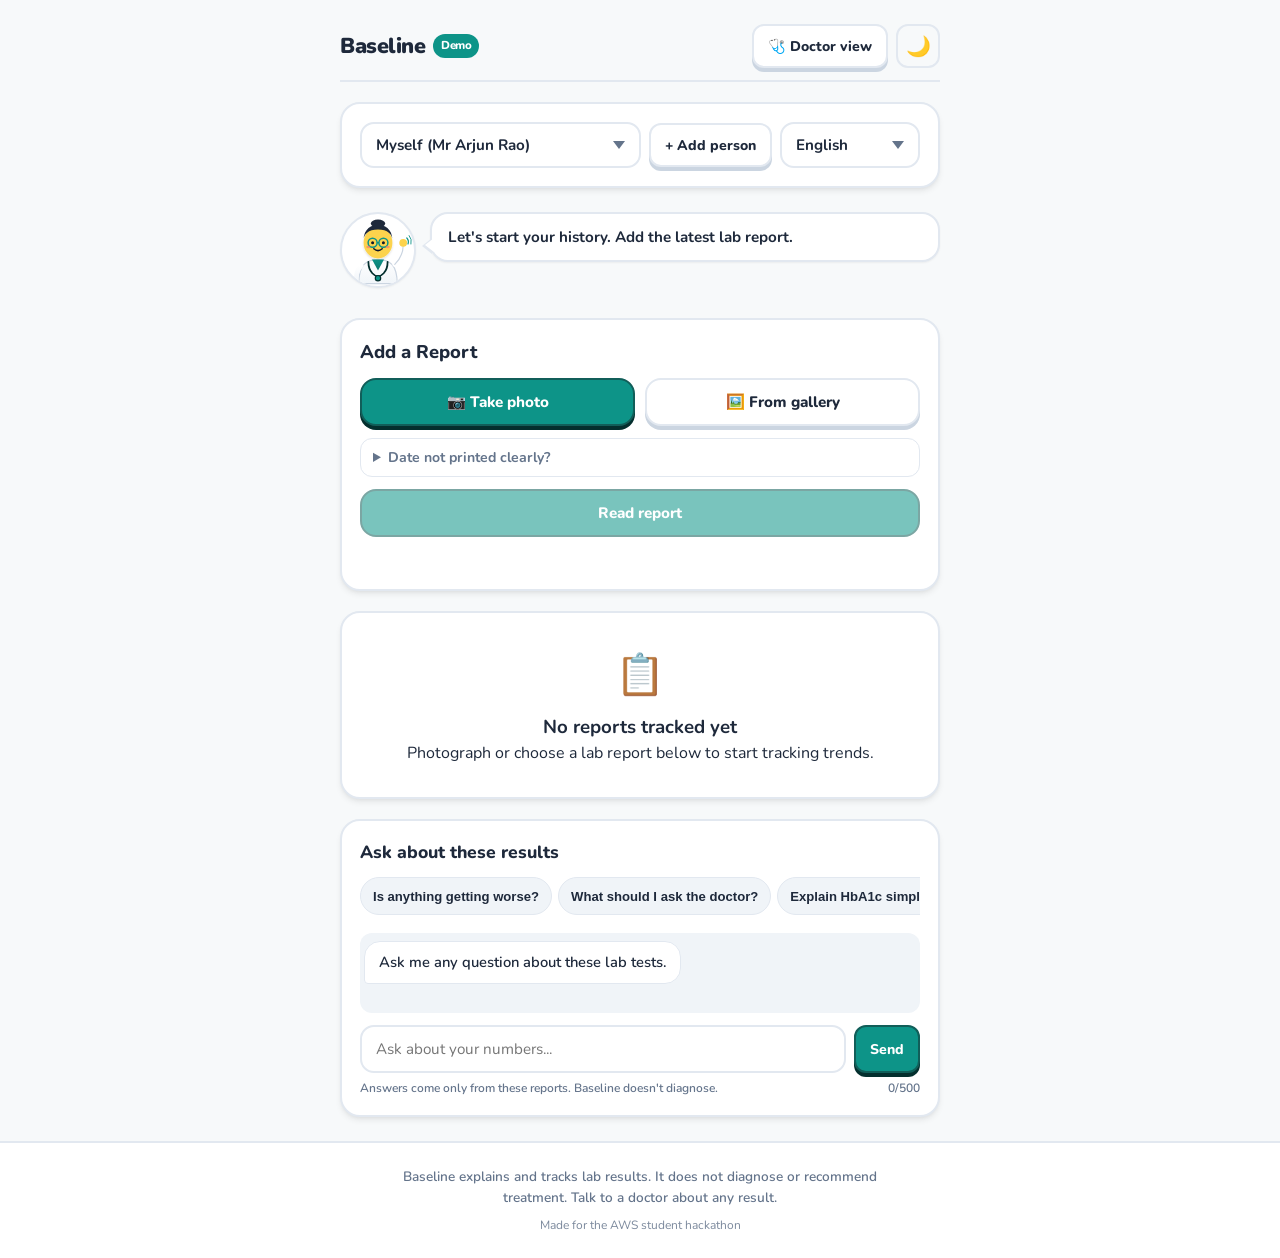
==== web/app.html @ e0895d7c "Frontend app, landing page and mascot; fixed to match the API contract Built by Chethan with Gemini " ====
<!DOCTYPE html>
<html lang="en">
<head>
  <meta charset="UTF-8">
  <meta name="viewport" content="width=device-width, initial-scale=1.0">
  <title>Baseline - A Health Record That Notices</title>
  <meta name="description" content="Baseline tracks family lab results over time, highlighting trends and out-of-range values.">

  <!-- Google Fonts: Nunito, IBM Plex Mono, Noto Sans Kannada, Noto Sans Devanagari -->
  <link rel="preconnect" href="https://fonts.googleapis.com">
  <link rel="preconnect" href="https://fonts.gstatic.com" crossorigin>
  <link href="https://fonts.googleapis.com/css2?family=IBM+Plex+Mono:wght@400;500;600&family=Noto+Sans+Devanagari:wght@400;600;700&family=Noto+Sans+Kannada:wght@400;600;700&family=Nunito:wght@400;600;700;800;900&display=swap" rel="stylesheet">

  <link rel="stylesheet" href="styles.css">
  <link rel="manifest" href="manifest.json">
  <meta name="theme-color" content="#0d9488">
</head>
<body>
  <div class="app-container">
    <!-- Header -->
    <header class="app-header">
      <div class="header-left">
        <a href="index.html" class="brand-logo" id="brand-link" aria-label="Baseline Home">
          <span>Baseline</span>
          <span class="brand-badge">Demo</span>
        </a>
      </div>
      <div class="header-actions">
        <button id="doctor-view-btn" class="btn btn-secondary btn-sm" aria-label="Open Doctor View">
          🩺 Doctor view
        </button>
        <button id="theme-toggle" class="theme-toggle-btn" aria-label="Toggle dark mode">🌙</button>
      </div>
    </header>

    <!-- Screen B: People and Language Selector -->
    <section class="card people-bar" aria-label="Family Member and Language Controls">
      <div class="people-controls">
        <div class="select-wrapper">
          <label for="person-select" class="visually-hidden" style="display:none;">Select Person</label>
          <select id="person-select" class="app-select" aria-label="Select Family Member">
            <option value="">Loading profiles...</option>
          </select>
        </div>

        <button id="open-add-person-btn" class="btn btn-secondary btn-sm" aria-label="Add a new family member">
          + Add person
        </button>

        <div class="select-wrapper lang-select-wrapper">
          <label for="lang-select" class="visually-hidden" style="display:none;">Select Language</label>
          <select id="lang-select" class="app-select" aria-label="Select Language">
            <option value="en">English</option>
            <option value="kn">ಕನ್ನಡ</option>
            <option value="hi">हिन्दी</option>
          </select>
        </div>
      </div>
    </section>

    <!-- Doctor Mascot & Dynamic Speech Bubble -->
    <section id="mascot-container" class="mascot-section" aria-label="Doctor Mascot Assistant">
      <div class="mascot-avatar-wrapper">
        <img class="mascot-avatar" src="mascot/wave.svg" alt="Cartoon doctor mascot">
      </div>
      <div class="mascot-bubble" role="status" aria-live="polite">
        Hello! Loading your health records...
      </div>
    </section>

    <!-- Screen C: Reminder & Winding History Path -->
    <section id="reminder-path-section" aria-label="History Path and Next Test Reminder" style="display: none;">
      <!-- Populated dynamically by app.js -->
    </section>

    <!-- Screen D: Add a Report -->
    <section id="upload-section" class="card upload-card" aria-label="Upload New Lab Report">
      <h2 style="font-size: 1.15rem; font-weight: 800;">Add a Report</h2>
      
      <div class="upload-actions-grid">
        <button type="button" id="take-photo-btn" class="btn btn-primary">
          📷 Take photo
        </button>
        <button type="button" id="choose-gallery-btn" class="btn btn-secondary">
          🖼️ From gallery
        </button>
      </div>

      <!-- Hidden file inputs -->
      <input type="file" id="camera-input" accept="image/*" capture="environment" style="display: none;" aria-hidden="true">
      <input type="file" id="gallery-input" accept="image/*" style="display: none;" aria-hidden="true">

      <!-- Photo Preview Box -->
      <div id="photo-preview-container" class="photo-preview-box" style="display: none;">
        <img id="photo-preview" src="" alt="Selected lab report preview">
      </div>

      <!-- Collapsible Date Option -->
      <details class="collapsible-details">
        <summary>Date not printed clearly?</summary>
        <div class="collapsible-content">
          <label for="custom-report-date" style="font-weight: 600; font-size: 0.85rem;">Report Date (Optional)</label>
          <input type="date" id="custom-report-date" class="date-input">
        </div>
      </details>

      <button type="button" id="read-report-btn" class="btn btn-primary" disabled style="width: 100%;">
        Read report
      </button>

      <!-- Status indicator with role="status" and aria-live="polite" -->
      <div id="upload-status" class="upload-status" role="status" aria-live="polite"></div>
    </section>

    <!-- Screen E: Trend Cards -->
    <section id="trends-section" aria-label="Lab Test Trends">
      <div id="trends-container" class="trends-list">
        <!-- Populated dynamically by app.js -->
      </div>
    </section>

    <!-- Screen G: Chat Panel ("Ask about these results") -->
    <section id="chat-section" class="card chat-card" aria-label="Ask questions about lab results">
      <h2 class="chat-header-title">Ask about these results</h2>

      <!-- Suggested Tap-to-Send Chips -->
      <div class="chat-chips-container" role="group" aria-label="Quick questions">
        <button type="button" class="chip-btn" data-prompt="Is anything getting worse?">
          Is anything getting worse?
        </button>
        <button type="button" class="chip-btn" data-prompt="What should I ask the doctor?">
          What should I ask the doctor?
        </button>
        <button type="button" class="chip-btn" data-prompt="Explain HbA1c simply.">
          Explain HbA1c simply.
        </button>
      </div>

      <!-- Chat Bubble History -->
      <div id="chat-messages" class="chat-messages" role="log" aria-live="polite">
        <div class="chat-bubble mascot-reply-bubble">
          Ask me any question about these lab tests.
        </div>
      </div>

      <!-- Chat Input Form -->
      <form id="chat-form" class="chat-input-form">
        <div class="chat-input-row">
          <label for="chat-input" class="visually-hidden" style="display:none;">Type a question</label>
          <input type="text" id="chat-input" class="chat-text-input" maxlength="500" placeholder="Ask about your numbers..." aria-label="Type your health question" required autocomplete="off">
          <button type="submit" id="chat-send-btn" class="btn btn-primary btn-sm">
            Send
          </button>
        </div>
        <div class="chat-meta-row">
          <span>Answers come only from these reports. Baseline doesn't diagnose.</span>
          <span id="chat-char-counter">0/500</span>
        </div>
      </form>
    </section>
  </div>

  <!-- Screen B Modal: Add Person Dialog -->
  <div id="add-person-modal" class="modal-backdrop" role="dialog" aria-modal="true" aria-labelledby="add-person-title">
    <div class="modal-sheet" style="max-width: 400px;">
      <h2 id="add-person-title" style="font-size: 1.2rem; font-weight: 800;">Add Family Member</h2>
      <form id="add-person-form" style="display: flex; flex-direction: column; gap: 12px; margin-top: 8px;">
        <div>
          <label for="new-person-title" style="display: block; font-weight: 700; font-size: 0.9rem; margin-bottom: 4px;">Title</label>
          <select id="new-person-title" class="app-select">
            <option value="">(None)</option>
            <option value="Mr">Mr</option>
            <option value="Ms">Ms</option>
            <option value="Mrs">Mrs</option>
            <option value="Miss">Miss</option>
            <option value="Dr">Dr</option>
            <option value="Mx">Mx</option>
          </select>
        </div>

        <div>
          <label for="new-person-name" style="display: block; font-weight: 700; font-size: 0.9rem; margin-bottom: 4px;">Full Name</label>
          <input type="text" id="new-person-name" class="date-input" style="width: 100%;" required maxlength="40" placeholder="e.g. Sunita Rao">
        </div>

        <div id="self-checkbox-container" style="display: flex; align-items: center; gap: 8px; margin-top: 4px;">
          <input type="checkbox" id="new-person-self" style="width: 20px; height: 20px; accent-color: var(--accent);">
          <label for="new-person-self" style="font-weight: 700; font-size: 0.9rem; cursor: pointer;">This is me</label>
        </div>

        <div id="add-person-error" style="color: var(--danger); font-size: 0.85rem; font-weight: 700; min-height: 18px;" role="alert"></div>

        <div style="display: flex; gap: 8px; justify-content: flex-end; margin-top: 8px;">
          <button type="button" id="close-add-person-btn" class="btn btn-secondary btn-sm">Cancel</button>
          <button type="submit" class="btn btn-primary btn-sm">Save Person</button>
        </div>
      </form>
    </div>
  </div>

  <!-- Screen F Modal: Doctor View Clinical Panel -->
  <div id="doctor-modal" class="modal-backdrop" role="dialog" aria-modal="true" aria-label="Clinical Doctor View">
    <div id="doctor-modal-content" class="modal-sheet">
      <!-- Populated dynamically by app.js -->
    </div>
  </div>

  <!-- Habit Celebration Overlay (Part 6) -->
  <div id="celebration-modal" class="celebration-overlay" role="status" aria-live="assertive">
    <div class="celebration-card">
      <div class="celebration-emoji">🎉</div>
      <h3 class="celebration-title">Report Added!</h3>
      <p class="celebration-subtitle">Baseline recorded results into history.</p>
    </div>
  </div>

  <!-- Medical Disclaimer Footer (Mandatory across all screens) -->
  <footer class="app-footer" role="contentinfo">
    <p class="footer-disclaimer">
      Baseline explains and tracks lab results. It does not diagnose or recommend treatment. Talk to a doctor about any result.
    </p>
    <p class="footer-meta">
      Made for the AWS student hackathon
    </p>
  </footer>

  <!-- Core JavaScript Modules in Order -->
  <script src="config.js"></script>
  <script src="mock.js"></script>
  <script src="api.js"></script>
  <script src="mascot.js"></script>
  <script src="app.js"></script>

  <!-- Theme Toggle Controller -->
  <script>
    (() => {
      const themeBtn = document.getElementById("theme-toggle");
      const currentTheme = localStorage.getItem("baseline_theme") || "light";
      document.documentElement.setAttribute("data-theme", currentTheme);
      if (themeBtn) themeBtn.textContent = currentTheme === "dark" ? "☀️" : "🌙";

      if (themeBtn) {
        themeBtn.addEventListener("click", () => {
          const active = document.documentElement.getAttribute("data-theme");
          const next = active === "dark" ? "light" : "dark";
          document.documentElement.setAttribute("data-theme", next);
          try {
            localStorage.setItem("baseline_theme", next);
          } catch (e) {}
          themeBtn.textContent = next === "dark" ? "☀️" : "🌙";
        });
      }

      // Register Service Worker for offline/PWA capability
      if ("serviceWorker" in navigator) {
        window.addEventListener("load", () => {
          navigator.serviceWorker.register("sw.js").catch((err) => {
            console.log("Service worker registration skipped:", err);
          });
        });
      }
    })();

  </script>
</body>
</html>
---- web/styles.css ----
/* ==========================================================================
   BASELINE COMPLETE DESIGN SYSTEM & STYLESHEET
   Mobile-first (390px default), Duolingo-inspired chunky UI, Dark/Light modes
   ========================================================================== */

/* --------------------------------------------------------------------------
   Design Tokens & CSS Variables
   -------------------------------------------------------------------------- */
:root {
  /* Light Theme (Default) */
  --bg-app: #f7f9fa;
  --bg-card: #ffffff;
  --bg-card-subtle: #f0f4f8;
  --text-main: #1e293b;
  --text-muted: #64748b;
  --border-color: #e2e8f0;
  --border-strong: #cbd5e1;

  /* Friendly Warm Teal Primary Accent */
  --accent: #0d9488;
  --accent-light: #ccfbf1;
  --accent-hover: #0f766e;
  --accent-active: #115e59;
  --accent-shadow: #042f2e;

  /* Alert / Out-of-Range (Red & Pale Red) */
  --danger: #dc2626;
  --danger-light: #fee2e2;
  --danger-border: #fca5a5;
  --danger-shadow: #991b1b;

  /* Normal Range SVG Band */
  --band-fill: rgba(13, 148, 136, 0.12);
  --band-stroke: rgba(13, 148, 136, 0.35);

  /* Chart Line & Dot Colors */
  --chart-line: #0d9488;
  --chart-dot: #0f766e;
  --chart-dot-latest: #042f2e;
  --chart-dot-out: #dc2626;

  /* Focus outline */
  --focus-ring: #0284c7;

  /* Elevation / 3D button depths */
  --btn-bottom-depth: 4px;
  --shadow-sm: 0 1px 2px rgba(0, 0, 0, 0.05);
  --shadow-md: 0 4px 6px -1px rgba(0, 0, 0, 0.08), 0 2px 4px -2px rgba(0, 0, 0, 0.06);
  --shadow-lg: 0 10px 15px -3px rgba(0, 0, 0, 0.1), 0 4px 6px -2px rgba(0, 0, 0, 0.05);

  /* Typography */
  --font-main: "Nunito", -apple-system, BlinkMacSystemFont, "Segoe UI", Roboto, sans-serif;
  --font-mono: "IBM Plex Mono", monospace;
  --font-kannada: "Noto Sans Kannada", sans-serif;
  --font-hindi: "Noto Sans Devanagari", sans-serif;

  --line-height-normal: 1.5;
  --line-height-indic: 1.8;
}

/* Dark Theme */
[data-theme="dark"] {
  --bg-app: #0f172a;
  --bg-card: #1e293b;
  --bg-card-subtle: #334155;
  --text-main: #f8fafc;
  --text-muted: #94a3b8;
  --border-color: #334155;
  --border-strong: #475569;

  --accent: #14b8a6;
  --accent-light: #134e4a;
  --accent-hover: #2dd4bf;
  --accent-active: #0d9488;
  --accent-shadow: #042f2e;

  --danger: #f87171;
  --danger-light: #450a0a;
  --danger-border: #7f1d1d;
  --danger-shadow: #7f1d1d;

  --band-fill: rgba(20, 184, 166, 0.18);
  --band-stroke: rgba(20, 184, 166, 0.4);

  --chart-line: #2dd4bf;
  --chart-dot: #5eead4;
  --chart-dot-latest: #ffffff;
  --chart-dot-out: #f87171;

  --focus-ring: #38bdf8;
  --shadow-sm: 0 1px 2px rgba(0, 0, 0, 0.3);
  --shadow-md: 0 4px 8px rgba(0, 0, 0, 0.4);
  --shadow-lg: 0 10px 20px rgba(0, 0, 0, 0.5);
}

/* --------------------------------------------------------------------------
   Reset & Base Styles
   -------------------------------------------------------------------------- */
*, *::before, *::after {
  box-sizing: border-box;
  margin: 0;
  padding: 0;
}

html {
  font-size: 16px;
  -webkit-tap-highlight-color: transparent;
}

body {
  font-family: var(--font-main), var(--font-kannada), var(--font-hindi);
  background-color: var(--bg-app);
  color: var(--text-main);
  line-height: var(--line-height-normal);
  min-height: 100vh;
  display: flex;
  flex-direction: column;
}

/* Kannada and Hindi extra line-height */
html[lang="kn"], html[lang="hi"],
.lang-kn, .lang-hi {
  line-height: var(--line-height-indic);
}

:focus-visible {
  outline: 3px solid var(--focus-ring);
  outline-offset: 2px;
}

/* --------------------------------------------------------------------------
   Layout & Container (Mobile-first ~390px, laptop friendly)
   -------------------------------------------------------------------------- */
.app-container {
  width: 100%;
  max-width: 440px;
  margin: 0 auto;
  padding: 16px;
  flex: 1;
  display: flex;
  flex-direction: column;
  gap: 16px;
}

@media (min-width: 768px) {
  .app-container {
    max-width: 640px;
    padding: 24px 20px;
    gap: 20px;
  }
}

/* --------------------------------------------------------------------------
   Duolingo-style Chunky Buttons & Tap Targets (>= 44px)
   -------------------------------------------------------------------------- */
.btn {
  display: inline-flex;
  align-items: center;
  justify-content: center;
  gap: 8px;
  min-height: 48px;
  padding: 12px 18px;
  font-family: inherit;
  font-size: 0.95rem;
  font-weight: 800;
  text-decoration: none;
  border-radius: 16px;
  border: 2px solid transparent;
  cursor: pointer;
  transition: transform 0.1s ease, box-shadow 0.1s ease, background-color 0.15s ease;
  user-select: none;
  text-align: center;
}

.btn-primary {
  background-color: var(--accent);
  color: #ffffff;
  border-color: var(--accent-active);
  box-shadow: 0 var(--btn-bottom-depth) 0 var(--accent-shadow);
}

.btn-primary:hover:not(:disabled) {
  background-color: var(--accent-hover);
}

.btn-primary:active:not(:disabled) {
  transform: translateY(var(--btn-bottom-depth));
  box-shadow: 0 0 0 transparent;
}

.btn-secondary {
  background-color: var(--bg-card);
  color: var(--text-main);
  border: 2px solid var(--border-color);
  box-shadow: 0 var(--btn-bottom-depth) 0 var(--border-strong);
}

.btn-secondary:hover:not(:disabled) {
  background-color: var(--bg-card-subtle);
}

.btn-secondary:active:not(:disabled) {
  transform: translateY(var(--btn-bottom-depth));
  box-shadow: 0 0 0 transparent;
}

.btn-sm {
  min-height: 44px;
  padding: 8px 14px;
  font-size: 0.88rem;
  border-radius: 12px;
}

.btn:disabled {
  opacity: 0.55;
  cursor: not-allowed;
  transform: none !important;
  box-shadow: none !important;
}

/* --------------------------------------------------------------------------
   Card Component
   -------------------------------------------------------------------------- */
.card {
  background-color: var(--bg-card);
  border: 2px solid var(--border-color);
  border-radius: 20px;
  padding: 18px;
  box-shadow: var(--shadow-md);
  transition: border-color 0.2s ease, box-shadow 0.2s ease;
}

/* --------------------------------------------------------------------------
   Header Bar
   -------------------------------------------------------------------------- */
.app-header {
  display: flex;
  align-items: center;
  justify-content: space-between;
  padding-bottom: 12px;
  border-bottom: 2px solid var(--border-color);
}

.header-left {
  display: flex;
  align-items: center;
  gap: 10px;
}

.brand-logo {
  display: flex;
  align-items: center;
  gap: 8px;
  text-decoration: none;
  color: var(--text-main);
  font-weight: 900;
  font-size: 1.35rem;
  letter-spacing: -0.5px;
}

.brand-badge {
  background-color: var(--accent);
  color: #ffffff;
  font-size: 0.72rem;
  padding: 3px 8px;
  border-radius: 999px;
  font-weight: 800;
}

.header-actions {
  display: flex;
  align-items: center;
  gap: 8px;
}

.theme-toggle-btn {
  background: none;
  border: 2px solid var(--border-color);
  border-radius: 12px;
  min-width: 44px;
  min-height: 44px;
  font-size: 1.25rem;
  cursor: pointer;
  color: var(--text-main);
  display: flex;
  align-items: center;
  justify-content: center;
  transition: background-color 0.15s ease;
}

.theme-toggle-btn:hover {
  background-color: var(--bg-card-subtle);
}

/* --------------------------------------------------------------------------
   Screen B: People & Language Bar
   -------------------------------------------------------------------------- */
.people-bar {
  display: flex;
  flex-direction: column;
  gap: 12px;
}

.people-controls {
  display: flex;
  align-items: center;
  gap: 8px;
  flex-wrap: wrap;
}

.select-wrapper {
  position: relative;
  flex: 1;
  min-width: 140px;
}

.app-select {
  width: 100%;
  min-height: 46px;
  padding: 10px 14px;
  font-family: inherit;
  font-size: 0.95rem;
  font-weight: 700;
  color: var(--text-main);
  background-color: var(--bg-card);
  border: 2px solid var(--border-color);
  border-radius: 14px;
  appearance: none;
  background-image: url("data:image/svg+xml,%3Csvg xmlns='http://www.w3.org/2000/svg' width='12' height='8' viewBox='0 0 12 8'%3E%3Cpath fill='%2364748b' d='M6 8L0 0h12z'/%3E%3C/svg%3E");
  background-repeat: no-repeat;
  background-position: right 14px center;
  cursor: pointer;
}

.lang-select-wrapper {
  width: 110px;
  flex: none;
}

/* --------------------------------------------------------------------------
   Mascot Component & Animated Speech Bubble
   -------------------------------------------------------------------------- */
.mascot-section {
  display: flex;
  align-items: flex-start;
  gap: 14px;
  margin: 4px 0 10px 0;
}

.mascot-avatar-wrapper {
  flex-shrink: 0;
  width: 76px;
  height: 76px;
  border-radius: 50%;
  background-color: var(--bg-card);
  border: 2px solid var(--border-color);
  box-shadow: var(--shadow-sm);
  display: flex;
  align-items: center;
  justify-content: center;
  overflow: hidden;
  position: relative;
  transition: transform 0.2s cubic-bezier(0.34, 1.56, 0.64, 1);
}

.mascot-avatar {
  width: 100%;
  height: 100%;
  object-fit: contain;
}

/* Duolingo bouncy micro-animation on mascot hover/interact */
.mascot-avatar-wrapper:hover {
  transform: scale(1.06) rotate(-2deg);
}

.mascot-bubble {
  position: relative;
  flex: 1;
  background-color: var(--bg-card);
  border: 2px solid var(--border-color);
  border-radius: 18px;
  padding: 12px 16px;
  font-size: 0.95rem;
  font-weight: 700;
  color: var(--text-main);
  box-shadow: var(--shadow-sm);
  line-height: 1.45;
}

/* Speech bubble left triangle arrow */
.mascot-bubble::before {
  content: "";
  position: absolute;
  top: 24px;
  left: -10px;
  width: 0;
  height: 0;
  border-top: 8px solid transparent;
  border-bottom: 8px solid transparent;
  border-right: 10px solid var(--border-color);
}

.mascot-bubble::after {
  content: "";
  position: absolute;
  top: 24px;
  left: -7px;
  width: 0;
  height: 0;
  border-top: 7px solid transparent;
  border-bottom: 7px solid transparent;
  border-right: 9px solid var(--bg-card);
}

.mascot-bubble.pop {
  animation: popIn 0.3s cubic-bezier(0.34, 1.56, 0.64, 1);
}

@keyframes popIn {
  0% { transform: scale(0.92); opacity: 0.8; }
  100% { transform: scale(1); opacity: 1; }
}

/* --------------------------------------------------------------------------
   Screen C: History Path & Next Due Reminder
   -------------------------------------------------------------------------- */
.history-path-card {
  padding: 16px;
}

.path-heading {
  font-size: 1rem;
  font-weight: 800;
  margin-bottom: 12px;
  color: var(--text-muted);
  text-transform: uppercase;
  letter-spacing: 0.5px;
}

.history-path-track {
  display: flex;
  align-items: center;
  overflow-x: auto;
  padding: 8px 4px;
  gap: 4px;
  scrollbar-width: thin;
}

.path-node {
  display: flex;
  flex-direction: column;
  align-items: center;
  gap: 6px;
  flex-shrink: 0;
  width: 80px;
  text-align: center;
}

.node-circle {
  width: 44px;
  height: 44px;
  border-radius: 50%;
  background-color: var(--accent-light);
  border: 2px solid var(--accent);
  display: flex;
  align-items: center;
  justify-content: center;
  font-size: 1.15rem;
  box-shadow: 0 2px 0 var(--accent);
}

.node-date {
  font-family: var(--font-mono);
  font-size: 0.75rem;
  font-weight: 600;
  color: var(--text-main);
  white-space: nowrap;
}

.path-connector {
  flex: 1;
  min-width: 24px;
  height: 4px;
  background-color: var(--accent);
  border-radius: 2px;
  margin-top: -18px;
}

.locked-node .node-circle {
  background-color: var(--bg-card-subtle);
  border-color: var(--border-strong);
  box-shadow: 0 2px 0 var(--border-strong);
}

.locked-node .node-label {
  font-size: 0.72rem;
  font-weight: 800;
  color: var(--text-muted);
  text-transform: uppercase;
}

.overdue-node .node-circle {
  background-color: var(--danger-light);
  border-color: var(--danger);
  box-shadow: 0 2px 0 var(--danger-shadow);
}

.overdue-node .node-label {
  color: var(--danger);
}

/* --------------------------------------------------------------------------
   Screen D: Add a Report
   -------------------------------------------------------------------------- */
.upload-card {
  display: flex;
  flex-direction: column;
  gap: 12px;
}

.upload-actions-grid {
  display: grid;
  grid-template-columns: 1fr 1fr;
  gap: 10px;
}

.photo-preview-box {
  border: 2px dashed var(--border-strong);
  border-radius: 14px;
  padding: 10px;
  text-align: center;
  background-color: var(--bg-card-subtle);
}

.photo-preview-box img {
  max-width: 100%;
  max-height: 180px;
  object-fit: contain;
  border-radius: 8px;
}

.collapsible-details {
  border: 1px solid var(--border-color);
  border-radius: 12px;
  padding: 8px 12px;
  font-size: 0.88rem;
}

.collapsible-details summary {
  font-weight: 700;
  cursor: pointer;
  color: var(--text-muted);
  user-select: none;
}

.collapsible-content {
  margin-top: 8px;
  display: flex;
  flex-direction: column;
  gap: 6px;
}

.date-input {
  min-height: 44px;
  padding: 8px 12px;
  border: 2px solid var(--border-color);
  border-radius: 10px;
  font-family: inherit;
  font-size: 0.95rem;
  background-color: var(--bg-card);
  color: var(--text-main);
}

.upload-status {
  font-size: 0.9rem;
  font-weight: 700;
  text-align: center;
  min-height: 22px;
  transition: color 0.2s ease;
}

.status-loading {
  color: var(--accent);
}

.status-success {
  color: #15803d;
}

.status-error {
  color: var(--danger);
}

/* --------------------------------------------------------------------------
   Screen E: Trend Cards & SVG Charts
   -------------------------------------------------------------------------- */
.trends-list {
  display: flex;
  flex-direction: column;
  gap: 16px;
}

.trend-card {
  display: flex;
  flex-direction: column;
  gap: 12px;
  cursor: pointer;
  outline: none;
  transition: transform 0.15s ease, box-shadow 0.15s ease, border-color 0.15s ease;
}

.trend-card:hover {
  transform: translateY(-2px);
  box-shadow: var(--shadow-lg);
}

.trend-card:focus-visible {
  border-color: var(--focus-ring);
  box-shadow: 0 0 0 3px var(--focus-ring);
}

.trend-card-header {
  display: flex;
  align-items: flex-start;
  justify-content: space-between;
  gap: 10px;
}

.test-title-group {
  display: flex;
  align-items: center;
  gap: 8px;
  flex-wrap: wrap;
}

.test-name {
  font-size: 1.12rem;
  font-weight: 800;
  color: var(--text-main);
}

/* Status Badge H / L (Part 7: "Out-of-range: badge boxed red on pale red") */
.status-badge {
  display: inline-flex;
  align-items: center;
  justify-content: center;
  width: 26px;
  height: 26px;
  border-radius: 8px;
  font-family: var(--font-mono);
  font-weight: 900;
  font-size: 0.85rem;
}

.badge-high, .badge-low {
  background-color: var(--danger-light);
  color: var(--danger);
  border: 1.5px solid var(--danger-border);
}

.test-value-group {
  display: flex;
  align-items: baseline;
  gap: 4px;
}

.test-value {
  font-family: var(--font-mono);
  font-size: 1.6rem;
  font-weight: 800;
  color: var(--text-main);
  letter-spacing: -0.5px;
}

.test-unit {
  font-family: var(--font-mono);
  font-size: 0.85rem;
  font-weight: 600;
  color: var(--text-muted);
}

.trend-arrow {
  font-size: 1.25rem;
  font-weight: 900;
  color: var(--text-muted);
  margin-left: 2px;
}

/* Out of Range Card Highlight */
.card-out-of-range {
  border-color: var(--danger-border);
}

.card-out-of-range .test-value,
.card-out-of-range .trend-arrow {
  color: var(--danger);
}

/* Card updated highlight */
.trend-card-updated {
  animation: cardHighlight 1.5s ease-out;
}

@keyframes cardHighlight {
  0% { box-shadow: 0 0 0 4px var(--accent); }
  100% { box-shadow: var(--shadow-md); }
}

/* Inline SVG Chart */
.trend-chart-wrapper {
  width: 100%;
  background-color: var(--bg-card-subtle);
  border-radius: 12px;
  padding: 6px;
  overflow: hidden;
}

.trend-chart-svg {
  width: 100%;
  height: 72px;
  display: block;
}

/* SVG Chart Elements */
.svg-band {
  fill: var(--band-fill);
}

.svg-band-line {
  stroke: var(--band-stroke);
  stroke-width: 1.5;
}

.svg-line {
  stroke: var(--chart-line);
  stroke-width: 3;
  stroke-linecap: round;
  stroke-linejoin: round;
}

.svg-dot {
  fill: var(--chart-dot);
  stroke: var(--bg-card);
  stroke-width: 1.5;
}

.svg-dot-latest {
  fill: var(--accent);
  stroke: var(--bg-card);
  stroke-width: 2;
}

.svg-dot-out {
  fill: var(--danger);
  stroke: var(--bg-card);
  stroke-width: 2;
}

.svg-date-label {
  font-family: var(--font-mono);
  font-size: 9px;
  fill: var(--text-muted);
  font-weight: 600;
}

.trend-card-footer {
  display: flex;
  flex-direction: column;
  gap: 4px;
}

.range-info {
  font-size: 0.8rem;
  font-weight: 700;
  color: var(--text-muted);
}

.trend-summary {
  font-size: 0.95rem;
  font-weight: 600;
  color: var(--text-main);
  line-height: 1.4;
}

.empty-trends-card {
  text-align: center;
  padding: 32px 16px;
}

.empty-icon {
  font-size: 2.5rem;
  margin-bottom: 8px;
}

/* --------------------------------------------------------------------------
   Screen G: Chat Panel ("Ask about these results")
   -------------------------------------------------------------------------- */
.chat-card {
  display: flex;
  flex-direction: column;
  gap: 12px;
}

.chat-header-title {
  font-size: 1.1rem;
  font-weight: 800;
}

.chat-chips-container {
  display: flex;
  gap: 6px;
  overflow-x: auto;
  padding-bottom: 6px;
  scrollbar-width: thin;
}

.chip-btn {
  background-color: var(--bg-card-subtle);
  color: var(--text-main);
  border: 1.5px solid var(--border-color);
  border-radius: 999px;
  padding: 6px 12px;
  font-size: 0.82rem;
  font-weight: 700;
  white-space: nowrap;
  cursor: pointer;
  min-height: 38px;
  transition: background-color 0.15s ease, border-color 0.15s ease;
}

.chip-btn:hover {
  background-color: var(--accent-light);
  border-color: var(--accent);
}

.chat-messages {
  max-height: 240px;
  overflow-y: auto;
  display: flex;
  flex-direction: column;
  gap: 8px;
  padding: 8px 4px;
  border-radius: 12px;
  background-color: var(--bg-card-subtle);
  min-height: 80px;
}

.chat-bubble {
  max-width: 85%;
  padding: 10px 14px;
  border-radius: 16px;
  font-size: 0.92rem;
  font-weight: 600;
  line-height: 1.4;
}

.user-bubble {
  align-self: flex-end;
  background-color: var(--accent);
  color: #ffffff;
  border-bottom-right-radius: 4px;
}

.mascot-reply-bubble {
  align-self: flex-start;
  background-color: var(--bg-card);
  color: var(--text-main);
  border: 1.5px solid var(--border-color);
  border-bottom-left-radius: 4px;
}

.mascot-thinking {
  align-self: flex-start;
  background-color: var(--bg-card);
  color: var(--text-muted);
  font-style: italic;
  border: 1.5px solid var(--border-color);
}

.chat-error-bubble {
  align-self: flex-start;
  background-color: var(--danger-light);
  color: var(--danger);
  border: 1.5px solid var(--danger-border);
}

.chat-input-form {
  display: flex;
  flex-direction: column;
  gap: 6px;
}

.chat-input-row {
  display: flex;
  gap: 8px;
}

.chat-text-input {
  flex: 1;
  min-height: 48px;
  padding: 10px 14px;
  border: 2px solid var(--border-color);
  border-radius: 14px;
  font-family: inherit;
  font-size: 0.95rem;
  background-color: var(--bg-card);
  color: var(--text-main);
}

.chat-meta-row {
  display: flex;
  justify-content: space-between;
  font-size: 0.75rem;
  color: var(--text-muted);
  font-weight: 600;
}

/* --------------------------------------------------------------------------
   Screen F: Doctor View (Modal & Full Screen Panel)
   -------------------------------------------------------------------------- */
.modal-backdrop {
  position: fixed;
  inset: 0;
  background-color: rgba(15, 23, 42, 0.7);
  display: none;
  align-items: center;
  justify-content: center;
  z-index: 1000;
  padding: 16px;
}

.modal-sheet {
  background-color: var(--bg-card);
  width: 100%;
  max-width: 680px;
  max-height: 90vh;
  border-radius: 20px;
  padding: 24px;
  box-shadow: var(--shadow-lg);
  overflow-y: auto;
  display: flex;
  flex-direction: column;
  gap: 16px;
}

.clinical-header {
  border-bottom: 2px solid var(--border-strong);
  padding-bottom: 12px;
}

.clinical-main-title {
  font-size: 1.3rem;
  font-weight: 900;
}

.clinical-dates, .clinical-meta {
  font-size: 0.88rem;
  color: var(--text-muted);
  font-family: var(--font-mono);
  margin-top: 4px;
}

.clinical-actions {
  display: flex;
  gap: 10px;
  flex-wrap: wrap;
}

.clinical-table-wrapper {
  margin-top: 14px;
  break-inside: avoid;
  page-break-inside: avoid;
}

.clinical-test-title {
  font-size: 1.05rem;
  font-weight: 800;
  margin-bottom: 6px;
}

.clinical-table {
  width: 100%;
  border-collapse: collapse;
  font-size: 0.88rem;
  text-align: left;
}

.clinical-table th, .clinical-table td {
  padding: 8px 10px;
  border: 1px solid var(--border-color);
}

.clinical-table th {
  background-color: var(--bg-card-subtle);
  font-weight: 800;
}

.flagged-row {
  background-color: var(--danger-light);
}

.flag-cell {
  color: var(--danger);
  font-weight: 900;
}

/* --------------------------------------------------------------------------
   Habit Celebration Overlay
   -------------------------------------------------------------------------- */
.celebration-overlay {
  position: fixed;
  inset: 0;
  background-color: rgba(13, 148, 136, 0.4);
  display: none;
  align-items: center;
  justify-content: center;
  z-index: 1200;
  backdrop-filter: blur(4px);
}

.celebration-overlay.active {
  display: flex;
}

.celebration-card {
  background-color: var(--bg-card);
  border: 3px solid var(--accent);
  border-radius: 24px;
  padding: 28px 24px;
  text-align: center;
  max-width: 380px;
  box-shadow: var(--shadow-lg);
  animation: popIn 0.35s cubic-bezier(0.34, 1.56, 0.64, 1);
}

.celebration-emoji {
  font-size: 3rem;
  margin-bottom: 8px;
}

.celebration-title {
  font-size: 1.3rem;
  font-weight: 900;
  color: var(--accent);
}

.celebration-subtitle {
  font-size: 0.95rem;
  font-weight: 600;
  margin-top: 8px;
  color: var(--text-main);
}

/* --------------------------------------------------------------------------
   Toast Notifications
   -------------------------------------------------------------------------- */
.app-toast {
  position: fixed;
  bottom: 24px;
  left: 50%;
  transform: translateX(-50%) translateY(100px);
  background-color: var(--text-main);
  color: var(--bg-card);
  padding: 12px 20px;
  border-radius: 14px;
  font-size: 0.9rem;
  font-weight: 700;
  z-index: 1500;
  box-shadow: var(--shadow-lg);
  opacity: 0;
  transition: transform 0.25s ease, opacity 0.25s ease;
  pointer-events: none;
}

.app-toast.toast-show {
  transform: translateX(-50%) translateY(0);
  opacity: 1;
}

.toast-error {
  background-color: var(--danger);
  color: #ffffff;
}

.toast-success {
  background-color: #15803d;
  color: #ffffff;
}

/* --------------------------------------------------------------------------
   Medical Disclaimer Footer
   -------------------------------------------------------------------------- */
.app-footer {
  margin-top: auto;
  padding: 24px 16px;
  text-align: center;
  border-top: 2px solid var(--border-color);
  background-color: var(--bg-card);
  color: var(--text-muted);
  font-size: 0.85rem;
  line-height: 1.5;
}

.footer-disclaimer {
  max-width: 500px;
  margin: 0 auto;
  font-weight: 600;
}

.footer-meta {
  margin-top: 8px;
  font-size: 0.75rem;
  opacity: 0.85;
}

/* --------------------------------------------------------------------------
   Technical Concept: Print CSS
   Print CSS uses @media print queries to isolate the clean black-and-white clinical tables,
   enforcing A4 sizing and preventing awkward page-break splits across table rows.
   -------------------------------------------------------------------------- */
@media print {
  body {
    background-color: #ffffff !important;
    color: #000000 !important;
  }

  .app-container, .app-footer, .no-print, .theme-toggle-btn, .header-actions {
    display: none !important;
  }

  #doctor-modal {
    display: block !important;
    position: static !important;
    background: transparent !important;
    padding: 0 !important;
  }

  .modal-sheet {
    max-width: 100% !important;
    max-height: none !important;
    border: none !important;
    box-shadow: none !important;
    padding: 0 !important;
  }

  .clinical-table-wrapper {
    page-break-inside: avoid !important;
    break-inside: avoid !important;
    margin-bottom: 24px;
  }

  .clinical-table th, .clinical-table td {
    border: 1px solid #000000 !important;
    color: #000000 !important;
    background: #ffffff !important;
  }

  .flagged-row {
    background: #f1f1f1 !important;
  }

  .flag-cell strong {
    font-weight: 900 !important;
  }
}

/* --------------------------------------------------------------------------
   Reduced Motion Accessibility
   -------------------------------------------------------------------------- */
@media (prefers-reduced-motion: reduce) {
  *, *::before, *::after {
    animation-duration: 0.01ms !important;
    animation-iteration-count: 1 !important;
    transition-duration: 0.01ms !important;
    scroll-behavior: auto !important;
  }
  .btn:active {
    transform: none !important;
  }
  .mascot-avatar-wrapper:hover {
    transform: none !important;
  }
}
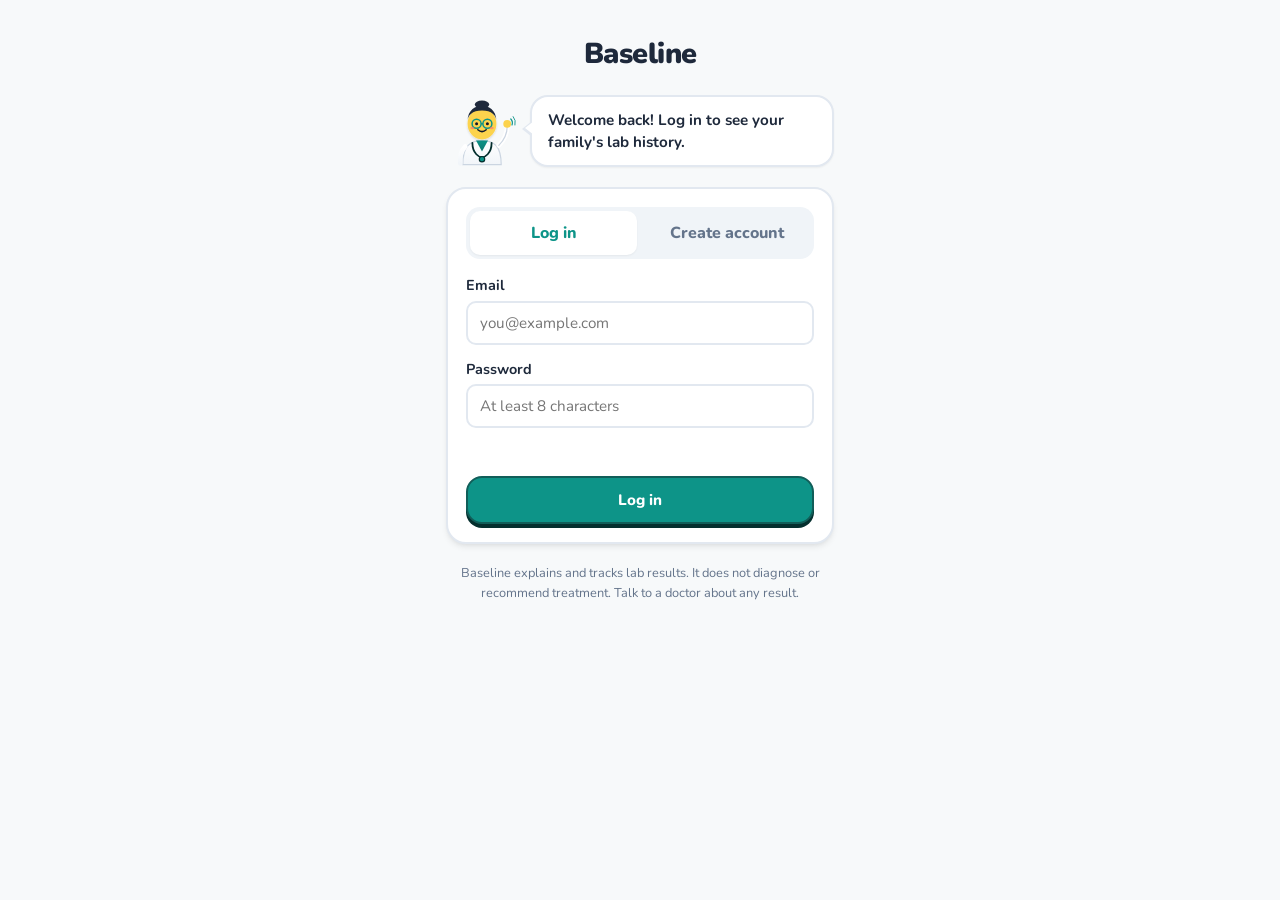
==== commit 7b75af24: "Login and register page; app sends the session token and returns to login on 401; network-first serv" ====
--- a/web/app.html
+++ b/web/app.html
@@ -32,6 +32,11 @@
         <button id="theme-toggle" class="theme-toggle-btn" aria-label="Toggle dark mode">🌙</button>
       </div>
     </header>
+
+    <div class="account-bar">
+      <span>Signed in as <strong id="account-email"></strong></span>
+      <button type="button" id="logout-btn" class="link-btn">Log out</button>
+    </div>
 
     <!-- Screen B: People and Language Selector -->
     <section class="card people-bar" aria-label="Family Member and Language Controls">
--- a/web/styles.css
+++ b/web/styles.css
@@ -1182,3 +1182,120 @@
     transform: none !important;
   }
 }
+
+/* ===== Login page and account bar ===== */
+.auth-page {
+  max-width: 420px;
+  margin: 0 auto;
+  padding: 32px 16px 48px;
+  display: flex;
+  flex-direction: column;
+  gap: 20px;
+}
+
+.auth-brand {
+  align-self: center;
+  font-size: 1.8rem;
+}
+
+.auth-mascot {
+  display: flex;
+  align-items: center;
+  gap: 12px;
+}
+
+.auth-mascot .mascot-avatar {
+  width: 72px;
+  height: 72px;
+  flex-shrink: 0;
+}
+
+.auth-tabs {
+  display: grid;
+  grid-template-columns: 1fr 1fr;
+  gap: 6px;
+  padding: 4px;
+  background: var(--bg-card-subtle);
+  border-radius: 14px;
+  margin-bottom: 16px;
+}
+
+.auth-tab {
+  font: inherit;
+  font-weight: 800;
+  min-height: 44px;
+  border: none;
+  border-radius: 10px;
+  background: transparent;
+  color: var(--text-muted);
+  cursor: pointer;
+}
+
+.auth-tab.active {
+  background: var(--bg-card);
+  color: var(--accent);
+  box-shadow: var(--shadow-sm);
+}
+
+.auth-tab:focus-visible,
+.link-btn:focus-visible {
+  outline: 3px solid var(--accent);
+  outline-offset: 2px;
+}
+
+.auth-form {
+  display: flex;
+  flex-direction: column;
+  gap: 14px;
+}
+
+.auth-label {
+  display: block;
+  font-weight: 700;
+  font-size: 0.9rem;
+  margin-bottom: 4px;
+}
+
+.auth-input {
+  width: 100%;
+  min-height: 44px;
+}
+
+.auth-error {
+  color: var(--danger);
+  font-size: 0.9rem;
+  font-weight: 700;
+  min-height: 20px;
+}
+
+.auth-submit {
+  width: 100%;
+  min-height: 48px;
+}
+
+.auth-boundary {
+  text-align: center;
+  font-size: 0.8rem;
+  color: var(--text-muted);
+}
+
+.account-bar {
+  display: flex;
+  align-items: center;
+  justify-content: flex-end;
+  gap: 8px;
+  font-size: 0.85rem;
+  color: var(--text-muted);
+  margin: -4px 0 12px;
+  overflow-wrap: anywhere;
+}
+
+.link-btn {
+  font: inherit;
+  font-weight: 800;
+  background: none;
+  border: none;
+  padding: 8px 4px;
+  color: var(--accent);
+  cursor: pointer;
+}
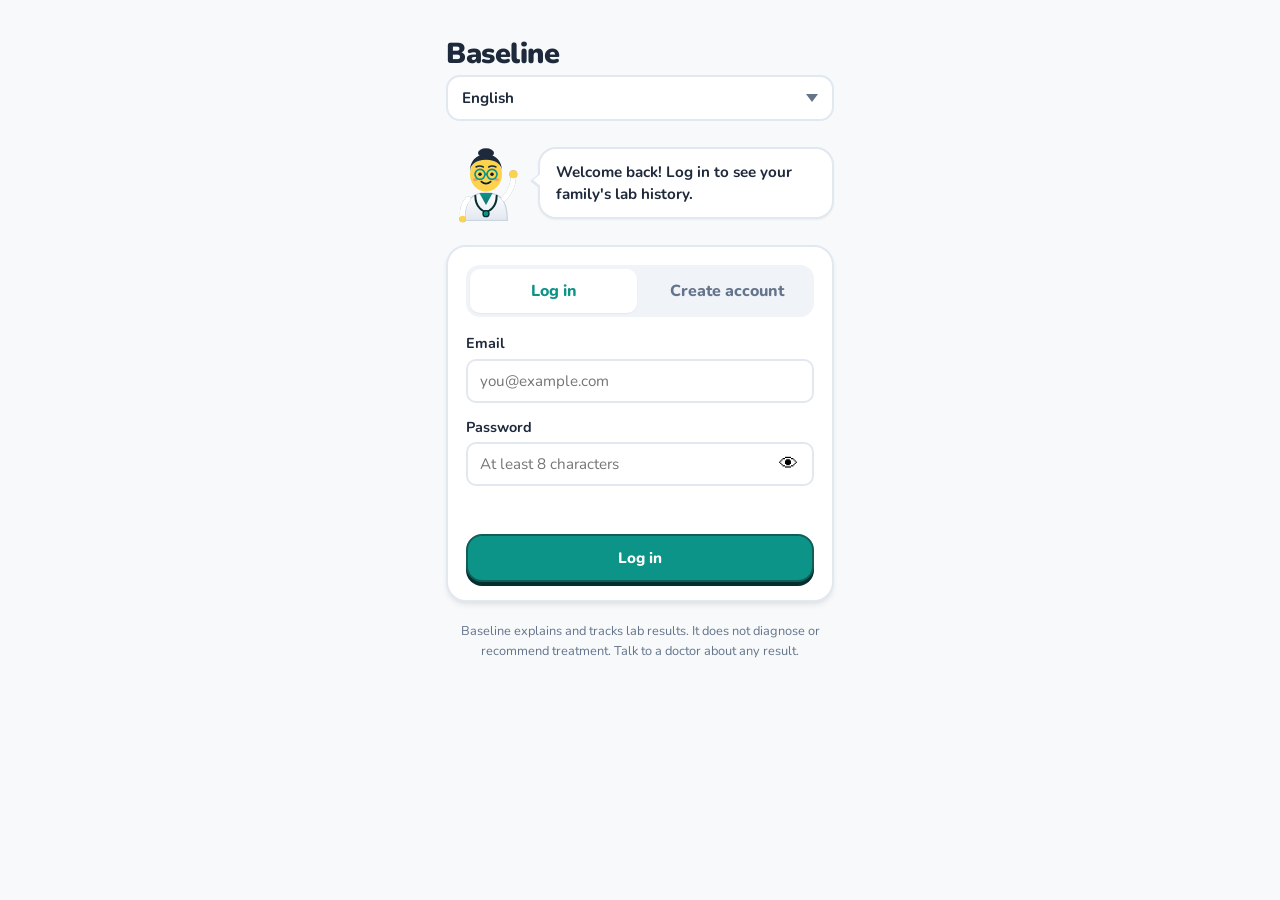
==== commit b70f7794: "Whole interface in English, Kannada and Hindi; language picker on every page; Dr. Bindu rebuilt as a" ====
--- a/web/app.html
+++ b/web/app.html
@@ -1,5 +1,5 @@
 <!DOCTYPE html>
-<html lang="en">
+<html lang="en" data-i18n-title="doc.title">
 <head>
   <meta charset="UTF-8">
   <meta name="viewport" content="width=device-width, initial-scale=1.0">
@@ -20,41 +20,37 @@
     <!-- Header -->
     <header class="app-header">
       <div class="header-left">
-        <a href="index.html" class="brand-logo" id="brand-link" aria-label="Baseline Home">
+        <a href="index.html" class="brand-logo" id="brand-link" aria-label="Baseline Home" data-i18n-aria="common.home">
           <span>Baseline</span>
-          <span class="brand-badge">Demo</span>
+          <span class="brand-badge" data-i18n="app.demo">Demo</span>
         </a>
       </div>
       <div class="header-actions">
-        <button id="doctor-view-btn" class="btn btn-secondary btn-sm" aria-label="Open Doctor View">
-          🩺 Doctor view
-        </button>
-        <button id="theme-toggle" class="theme-toggle-btn" aria-label="Toggle dark mode">🌙</button>
+        <button id="doctor-view-btn" class="btn btn-secondary btn-sm" aria-label="Open Doctor View" data-i18n-aria="app.doctorViewAria" data-i18n="app.doctorView">🩺 Doctor view</button>
+        <button id="theme-toggle" class="theme-toggle-btn" aria-label="Toggle dark mode" data-i18n-aria="common.theme">🌙</button>
       </div>
     </header>
 
     <div class="account-bar">
-      <span>Signed in as <strong id="account-email"></strong></span>
-      <button type="button" id="logout-btn" class="link-btn">Log out</button>
+      <span id="account-signed-in"></span>
+      <button type="button" id="logout-btn" class="link-btn" data-i18n="app.logout">Log out</button>
     </div>
 
     <!-- Screen B: People and Language Selector -->
-    <section class="card people-bar" aria-label="Family Member and Language Controls">
+    <section class="card people-bar" aria-label="Family Member and Language Controls" data-i18n-aria="app.peopleAria">
       <div class="people-controls">
         <div class="select-wrapper">
           <label for="person-select" class="visually-hidden" style="display:none;">Select Person</label>
-          <select id="person-select" class="app-select" aria-label="Select Family Member">
-            <option value="">Loading profiles...</option>
+          <select id="person-select" class="app-select" aria-label="Select Family Member" data-i18n-aria="app.selectPerson">
+            <option value="" data-i18n="app.loadingProfiles">Loading profiles...</option>
           </select>
         </div>
 
-        <button id="open-add-person-btn" class="btn btn-secondary btn-sm" aria-label="Add a new family member">
-          + Add person
-        </button>
+        <button id="open-add-person-btn" class="btn btn-secondary btn-sm" aria-label="Add a new family member" data-i18n-aria="app.addPersonAria" data-i18n="app.addPerson">+ Add person</button>
 
         <div class="select-wrapper lang-select-wrapper">
           <label for="lang-select" class="visually-hidden" style="display:none;">Select Language</label>
-          <select id="lang-select" class="app-select" aria-label="Select Language">
+          <select id="lang-select" class="app-select" aria-label="Select Language" data-i18n-aria="common.language">
             <option value="en">English</option>
             <option value="kn">ಕನ್ನಡ</option>
             <option value="hi">हिन्दी</option>
@@ -64,31 +60,25 @@
     </section>
 
     <!-- Doctor Mascot & Dynamic Speech Bubble -->
-    <section id="mascot-container" class="mascot-section" aria-label="Doctor Mascot Assistant">
+    <section id="mascot-container" class="mascot-section" aria-label="Doctor Mascot Assistant" data-i18n-aria="app.mascotAria">
       <div class="mascot-avatar-wrapper">
-        <img class="mascot-avatar" src="mascot/wave.svg" alt="Cartoon doctor mascot">
-      </div>
-      <div class="mascot-bubble" role="status" aria-live="polite">
-        Hello! Loading your health records...
-      </div>
+        <img class="mascot-avatar" src="mascot/wave.svg" alt="Cartoon doctor mascot" data-i18n-alt="common.mascotAlt">
+      </div>
+      <div class="mascot-bubble" role="status" aria-live="polite">Hello! Loading your health records...</div>
     </section>
 
     <!-- Screen C: Reminder & Winding History Path -->
-    <section id="reminder-path-section" aria-label="History Path and Next Test Reminder" style="display: none;">
+    <section id="reminder-path-section" aria-label="History Path and Next Test Reminder" data-i18n-aria="app.pathAria" style="display: none;">
       <!-- Populated dynamically by app.js -->
     </section>
 
     <!-- Screen D: Add a Report -->
-    <section id="upload-section" class="card upload-card" aria-label="Upload New Lab Report">
-      <h2 style="font-size: 1.15rem; font-weight: 800;">Add a Report</h2>
+    <section id="upload-section" class="card upload-card" aria-label="Upload New Lab Report" data-i18n-aria="upload.aria">
+      <h2 style="font-size: 1.15rem; font-weight: 800;" data-i18n="upload.title">Add a Report</h2>
       
       <div class="upload-actions-grid">
-        <button type="button" id="take-photo-btn" class="btn btn-primary">
-          📷 Take photo
-        </button>
-        <button type="button" id="choose-gallery-btn" class="btn btn-secondary">
-          🖼️ From gallery
-        </button>
+        <button type="button" id="take-photo-btn" class="btn btn-primary" data-i18n="upload.take">📷 Take photo</button>
+        <button type="button" id="choose-gallery-btn" class="btn btn-secondary" data-i18n="upload.gallery">🖼️ From gallery</button>
       </div>
 
       <!-- Hidden file inputs -->
@@ -97,68 +87,56 @@
 
       <!-- Photo Preview Box -->
       <div id="photo-preview-container" class="photo-preview-box" style="display: none;">
-        <img id="photo-preview" src="" alt="Selected lab report preview">
+        <img id="photo-preview" src="" alt="Selected lab report preview" data-i18n-alt="upload.previewAlt">
       </div>
 
       <!-- Collapsible Date Option -->
       <details class="collapsible-details">
-        <summary>Date not printed clearly?</summary>
+        <summary data-i18n="upload.dateToggle">Date not printed clearly?</summary>
         <div class="collapsible-content">
-          <label for="custom-report-date" style="font-weight: 600; font-size: 0.85rem;">Report Date (Optional)</label>
+          <label for="custom-report-date" style="font-weight: 600; font-size: 0.85rem;" data-i18n="upload.dateLabel">Report Date (Optional)</label>
           <input type="date" id="custom-report-date" class="date-input">
         </div>
       </details>
 
-      <button type="button" id="read-report-btn" class="btn btn-primary" disabled style="width: 100%;">
-        Read report
-      </button>
+      <button type="button" id="read-report-btn" class="btn btn-primary" disabled style="width: 100%;" data-i18n="upload.read">Read report</button>
 
       <!-- Status indicator with role="status" and aria-live="polite" -->
       <div id="upload-status" class="upload-status" role="status" aria-live="polite"></div>
     </section>
 
     <!-- Screen E: Trend Cards -->
-    <section id="trends-section" aria-label="Lab Test Trends">
+    <section id="trends-section" aria-label="Lab Test Trends" data-i18n-aria="trends.aria">
       <div id="trends-container" class="trends-list">
         <!-- Populated dynamically by app.js -->
       </div>
     </section>
 
     <!-- Screen G: Chat Panel ("Ask about these results") -->
-    <section id="chat-section" class="card chat-card" aria-label="Ask questions about lab results">
-      <h2 class="chat-header-title">Ask about these results</h2>
+    <section id="chat-section" class="card chat-card" aria-label="Ask questions about lab results" data-i18n-aria="chat.aria">
+      <h2 class="chat-header-title" data-i18n="chat.title">Ask about these results</h2>
 
       <!-- Suggested Tap-to-Send Chips -->
-      <div class="chat-chips-container" role="group" aria-label="Quick questions">
-        <button type="button" class="chip-btn" data-prompt="Is anything getting worse?">
-          Is anything getting worse?
-        </button>
-        <button type="button" class="chip-btn" data-prompt="What should I ask the doctor?">
-          What should I ask the doctor?
-        </button>
-        <button type="button" class="chip-btn" data-prompt="Explain HbA1c simply.">
-          Explain HbA1c simply.
-        </button>
+      <div class="chat-chips-container" role="group" aria-label="Quick questions" data-i18n-aria="chat.quickAria">
+        <button type="button" class="chip-btn" data-i18n="chat.q1">Is anything getting worse?</button>
+        <button type="button" class="chip-btn" data-i18n="chat.q2">What should I ask the doctor?</button>
+        <button type="button" class="chip-btn" data-i18n="chat.q3">Explain HbA1c simply.</button>
       </div>
 
       <!-- Chat Bubble History -->
       <div id="chat-messages" class="chat-messages" role="log" aria-live="polite">
-        <div class="chat-bubble mascot-reply-bubble">
-          Ask me any question about these lab tests.
-        </div>
+        <div class="chat-bubble mascot-reply-bubble" data-i18n="chat.welcome">Ask me any question about these lab tests.</div>
       </div>
 
       <!-- Chat Input Form -->
       <form id="chat-form" class="chat-input-form">
         <div class="chat-input-row">
-          <label for="chat-input" class="visually-hidden" style="display:none;">Type a question</label>
-          <input type="text" id="chat-input" class="chat-text-input" maxlength="500" placeholder="Ask about your numbers..." aria-label="Type your health question" required autocomplete="off">
-          <button type="submit" id="chat-send-btn" class="btn btn-primary btn-sm">
-            Send
-          </button>
+          <label for="chat-input" class="visually-hidden" style="display:none;" data-i18n="chat.label">Type a question</label>
+          <input type="text" id="chat-input" class="chat-text-input" maxlength="500" placeholder="Ask about your numbers..." data-i18n-placeholder="chat.placeholder" aria-label="Type your health question" data-i18n-aria="chat.inputAria" required autocomplete="off">
+          <button type="submit" id="chat-send-btn" class="btn btn-primary btn-sm" data-i18n="chat.send">Send</button>
         </div>
         <div class="chat-meta-row">
-          <span>Answers come only from these reports. Baseline doesn't diagnose.</span>
+          <span data-i18n="chat.note">Answers come only from these reports. Baseline doesn't diagnose.</span>
           <span id="chat-char-counter">0/500</span>
         </div>
       </form>
@@ -168,12 +146,12 @@
   <!-- Screen B Modal: Add Person Dialog -->
   <div id="add-person-modal" class="modal-backdrop" role="dialog" aria-modal="true" aria-labelledby="add-person-title">
     <div class="modal-sheet" style="max-width: 400px;">
-      <h2 id="add-person-title" style="font-size: 1.2rem; font-weight: 800;">Add Family Member</h2>
+      <h2 id="add-person-title" style="font-size: 1.2rem; font-weight: 800;" data-i18n="person.modalTitle">Add Family Member</h2>
       <form id="add-person-form" style="display: flex; flex-direction: column; gap: 12px; margin-top: 8px;">
         <div>
-          <label for="new-person-title" style="display: block; font-weight: 700; font-size: 0.9rem; margin-bottom: 4px;">Title</label>
+          <label for="new-person-title" style="display: block; font-weight: 700; font-size: 0.9rem; margin-bottom: 4px;" data-i18n="person.title">Title</label>
           <select id="new-person-title" class="app-select">
-            <option value="">(None)</option>
+            <option value="" data-i18n="person.none">(None)</option>
             <option value="Mr">Mr</option>
             <option value="Ms">Ms</option>
             <option value="Mrs">Mrs</option>
@@ -184,20 +162,20 @@
         </div>
 
         <div>
-          <label for="new-person-name" style="display: block; font-weight: 700; font-size: 0.9rem; margin-bottom: 4px;">Full Name</label>
-          <input type="text" id="new-person-name" class="date-input" style="width: 100%;" required maxlength="40" placeholder="e.g. Sunita Rao">
+          <label for="new-person-name" style="display: block; font-weight: 700; font-size: 0.9rem; margin-bottom: 4px;" data-i18n="person.name">Full Name</label>
+          <input type="text" id="new-person-name" class="date-input" style="width: 100%;" required maxlength="40" placeholder="e.g. Sunita Rao" data-i18n-placeholder="person.namePh">
         </div>
 
         <div id="self-checkbox-container" style="display: flex; align-items: center; gap: 8px; margin-top: 4px;">
           <input type="checkbox" id="new-person-self" style="width: 20px; height: 20px; accent-color: var(--accent);">
-          <label for="new-person-self" style="font-weight: 700; font-size: 0.9rem; cursor: pointer;">This is me</label>
+          <label for="new-person-self" style="font-weight: 700; font-size: 0.9rem; cursor: pointer;" data-i18n="person.isMe">This is me</label>
         </div>
 
         <div id="add-person-error" style="color: var(--danger); font-size: 0.85rem; font-weight: 700; min-height: 18px;" role="alert"></div>
 
         <div style="display: flex; gap: 8px; justify-content: flex-end; margin-top: 8px;">
-          <button type="button" id="close-add-person-btn" class="btn btn-secondary btn-sm">Cancel</button>
-          <button type="submit" class="btn btn-primary btn-sm">Save Person</button>
+          <button type="button" id="close-add-person-btn" class="btn btn-secondary btn-sm" data-i18n="person.cancel">Cancel</button>
+          <button type="submit" class="btn btn-primary btn-sm" data-i18n="person.save">Save Person</button>
         </div>
       </form>
     </div>
@@ -214,22 +192,19 @@
   <div id="celebration-modal" class="celebration-overlay" role="status" aria-live="assertive">
     <div class="celebration-card">
       <div class="celebration-emoji">🎉</div>
-      <h3 class="celebration-title">Report Added!</h3>
-      <p class="celebration-subtitle">Baseline recorded results into history.</p>
+      <h3 class="celebration-title" data-i18n="celebrate.title">Report Added!</h3>
+      <p class="celebration-subtitle" data-i18n="celebrate.text">Baseline recorded results into history.</p>
     </div>
   </div>
 
   <!-- Medical Disclaimer Footer (Mandatory across all screens) -->
   <footer class="app-footer" role="contentinfo">
-    <p class="footer-disclaimer">
-      Baseline explains and tracks lab results. It does not diagnose or recommend treatment. Talk to a doctor about any result.
-    </p>
-    <p class="footer-meta">
-      Made for the AWS student hackathon
-    </p>
+    <p class="footer-disclaimer" data-i18n="common.boundary">Baseline explains and tracks lab results. It does not diagnose or recommend treatment. Talk to a doctor about any result.</p>
+    <p class="footer-meta" data-i18n="common.madeFor">Made for the AWS student hackathon</p>
   </footer>
 
   <!-- Core JavaScript Modules in Order -->
+  <script src="i18n.js"></script>
   <script src="config.js"></script>
   <script src="mock.js"></script>
   <script src="api.js"></script>
--- a/web/styles.css
+++ b/web/styles.css
@@ -1268,6 +1268,16 @@
   min-height: 20px;
 }
 
+.auth-notice {
+  color: var(--accent);
+  font-size: 0.9rem;
+  font-weight: 700;
+}
+
+.auth-notice:empty {
+  display: none;
+}
+
 .auth-submit {
   width: 100%;
   min-height: 48px;
@@ -1299,3 +1309,326 @@
   color: var(--accent);
   cursor: pointer;
 }
+
+/* "+ Add person" pulses when there's nobody yet */
+.needs-attention {
+  box-shadow: 0 0 0 0 var(--accent);
+  animation: attention-pulse 1.8s ease-out infinite;
+}
+
+@keyframes attention-pulse {
+  0% { box-shadow: 0 0 0 0 rgba(13, 148, 136, 0.55); }
+  70% { box-shadow: 0 0 0 12px rgba(13, 148, 136, 0); }
+  100% { box-shadow: 0 0 0 0 rgba(13, 148, 136, 0); }
+}
+
+/* Spinner inside a button while it works */
+.btn-loading {
+  display: inline-flex;
+  align-items: center;
+  justify-content: center;
+  gap: 10px;
+}
+
+.btn-loading::before {
+  content: "";
+  width: 18px;
+  height: 18px;
+  border: 3px solid currentColor;
+  border-right-color: transparent;
+  border-radius: 50%;
+  animation: btn-spin 0.8s linear infinite;
+}
+
+@keyframes btn-spin {
+  to { transform: rotate(360deg); }
+}
+
+@media (prefers-reduced-motion: reduce) {
+  .needs-attention { animation: none; outline: 3px solid var(--accent); }
+  .btn-loading::before { animation: none; border-right-color: currentColor; opacity: 0.6; }
+}
+
+/* Password box with a show/hide button inside it */
+.password-field {
+  position: relative;
+}
+
+.password-field .auth-input {
+  padding-right: 52px;
+}
+
+.reveal-btn {
+  position: absolute;
+  top: 50%;
+  right: 4px;
+  transform: translateY(-50%);
+  width: 44px;
+  height: 44px;
+  border: none;
+  background: none;
+  font-size: 1.2rem;
+  cursor: pointer;
+  border-radius: 10px;
+}
+
+.reveal-btn:focus-visible {
+  outline: 3px solid var(--accent);
+  outline-offset: -3px;
+}
+
+/* ===== Dr. Bindu: the rigged mascot (see mascot.js) ===== */
+.sr-only {
+  position: absolute;
+  width: 1px;
+  height: 1px;
+  padding: 0;
+  margin: -1px;
+  overflow: hidden;
+  clip: rect(0, 0, 0, 0);
+  white-space: nowrap;
+  border: 0;
+}
+
+.mascot-avatar-wrapper {
+  width: 88px;
+  height: 88px;
+  overflow: visible;          /* waving hands and confetti may leave the circle */
+  cursor: pointer;
+}
+
+.mascot-avatar-wrapper:focus-visible {
+  outline: 3px solid var(--accent);
+  outline-offset: 3px;
+}
+
+.bindu {
+  width: 100%;
+  height: 100%;
+  overflow: visible;
+}
+
+.landing-hero .bindu {
+  width: 128px;
+  height: 132px;
+}
+
+.auth-mascot .bindu {
+  width: 80px;
+  height: 84px;
+  flex-shrink: 0;
+}
+
+.bindu .b-sleeve {
+  fill: none;
+  stroke: #ffffff;
+  stroke-width: 8;
+  stroke-linecap: round;
+}
+
+.bindu .b-arms {
+  filter: drop-shadow(0 0 0.7px #94a3b8);
+}
+
+.bindu .b-hand {
+  fill: #fcd34d;
+}
+
+/* Everything pose-specific starts hidden; the pose class shows its parts. */
+.bindu .b-arms,
+.bindu .b-prop,
+.bindu .b-happy-eyes,
+.bindu .b-mouth,
+.bindu .b-mouth-talk,
+.bindu .b-dots,
+.bindu .b-confetti {
+  display: none;
+}
+
+.pose-wave .arms-wave,
+.pose-smile .arms-rest,
+.pose-pointing .arms-point,
+.pose-reading .arms-hold,
+.pose-calendar .arms-hold,
+.pose-thinking .arms-chin,
+.pose-shrug .arms-shrug,
+.pose-celebrate .arms-up,
+.pose-reading .b-clipboard,
+.pose-calendar .b-calendar,
+.pose-thinking .b-dots,
+.pose-celebrate .b-happy-eyes {
+  display: inline;
+}
+
+.pose-wave .m-smile,
+.pose-smile .m-smile,
+.pose-pointing .m-soft,
+.pose-reading .m-soft,
+.pose-calendar .m-soft,
+.pose-shrug .m-soft,
+.pose-thinking .m-o,
+.pose-celebrate .m-grin {
+  display: inline;
+}
+
+.pose-celebrate .b-look {
+  display: none;
+}
+
+/* Talking: the pose mouth gives way to a flapping one while the words type out. */
+.bindu.talking .b-mouth {
+  display: none !important;
+}
+
+.bindu.talking .b-mouth-talk {
+  display: inline;
+  transform-box: fill-box;
+  transform-origin: center;
+  animation: b-talk 0.18s ease-in-out infinite alternate;
+}
+
+@keyframes b-talk {
+  from { transform: scaleY(0.3); }
+  to { transform: scaleY(1); }
+}
+
+/* Idle life: breathing, a slight head bob, blinking. */
+.bindu .b-all {
+  transform-box: view-box;
+  transform-origin: 60px 118px;
+  animation: b-breathe 3.6s ease-in-out infinite;
+}
+
+@keyframes b-breathe {
+  0%, 100% { transform: scaleY(1); }
+  50% { transform: scaleY(1.018); }
+}
+
+.bindu .b-head {
+  animation: b-bob 3.6s ease-in-out infinite;
+}
+
+@keyframes b-bob {
+  0%, 100% { transform: translateY(0); }
+  50% { transform: translateY(-0.9px); }
+}
+
+.bindu .b-eyes circle {
+  transform-box: fill-box;
+  transform-origin: center;
+  animation: b-blink 4.3s infinite;
+}
+
+@keyframes b-blink {
+  0%, 93%, 100% { transform: scaleY(1); }
+  96% { transform: scaleY(0.1); }
+}
+
+/* Where she looks, by pose (the pointer-following offset sits on top of this). */
+.bindu .b-eyes {
+  transition: transform 0.25s ease;
+}
+
+.pose-reading .b-eyes { transform: translate(0, 1.8px); }
+.pose-calendar .b-eyes { transform: translate(0, 1.4px); }
+.pose-thinking .b-eyes { transform: translate(1.6px, -1.8px); }
+.pose-pointing .b-eyes { transform: translate(1.8px, -0.6px); }
+
+/* Brows carry the mood: calm concern when pointing at red results, raised when shrugging or thinking. */
+.bindu .brow-l,
+.bindu .brow-r {
+  transform-box: fill-box;
+  transform-origin: center;
+  transition: transform 0.25s ease;
+}
+
+.pose-pointing .brow-l { transform: rotate(-6deg); }
+.pose-pointing .brow-r { transform: rotate(6deg); }
+.pose-shrug .brow-l,
+.pose-shrug .brow-r { transform: translateY(-2.5px); }
+.pose-thinking .brow-l { transform: translateY(-2px) rotate(-4deg); }
+.pose-celebrate .brow-l,
+.pose-celebrate .brow-r { transform: translateY(-2px); }
+
+/* Waving and pointing arms move from the shoulder. */
+.bindu .b-wave-arm {
+  transform-box: view-box;
+  transform-origin: 87px 85px;
+  animation: b-wave 1.1s ease-in-out infinite;
+}
+
+@keyframes b-wave {
+  0%, 100% { transform: rotate(0deg); }
+  25% { transform: rotate(-14deg); }
+  75% { transform: rotate(9deg); }
+}
+
+.bindu .b-point-arm {
+  animation: b-point 1.4s ease-in-out infinite;
+}
+
+@keyframes b-point {
+  0%, 100% { transform: translate(0, 0); }
+  50% { transform: translate(1.5px, -1px); }
+}
+
+/* Thinking dots rise one after another. */
+.bindu .b-dots circle {
+  fill: #94a3b8;
+  animation: b-dot 1.2s ease-in-out infinite;
+}
+
+.bindu .b-dots circle:nth-child(2) { animation-delay: 0.2s; }
+.bindu .b-dots circle:nth-child(3) { animation-delay: 0.4s; }
+
+@keyframes b-dot {
+  0%, 100% { opacity: 0.25; }
+  50% { opacity: 1; }
+}
+
+/* Celebration: a jump and a burst of confetti. */
+.bindu.b-jump {
+  animation: b-jump 0.7s cubic-bezier(0.34, 1.56, 0.64, 1);
+}
+
+@keyframes b-jump {
+  0% { transform: translateY(0) scale(1); }
+  30% { transform: translateY(-12px) scale(1.04, 0.98); }
+  60% { transform: translateY(0) scale(1.03, 0.96); }
+  100% { transform: translateY(0) scale(1); }
+}
+
+.pose-celebrate.b-jump .b-confetti {
+  display: inline;
+}
+
+.bindu .b-confetti > * {
+  transform-box: fill-box;
+  transform-origin: center;
+  animation: b-confetti 1.1s ease-out forwards;
+}
+
+@keyframes b-confetti {
+  0% { opacity: 1; transform: translateY(8px) rotate(0deg); }
+  100% { opacity: 0; transform: translateY(-14px) rotate(160deg); }
+}
+
+/* Tap: a quick bounce. */
+.mascot-avatar-wrapper.b-bounce {
+  animation: b-bounce 0.45s cubic-bezier(0.34, 1.56, 0.64, 1);
+}
+
+@keyframes b-bounce {
+  0% { transform: scale(1); }
+  40% { transform: scale(1.14) rotate(-4deg); }
+  70% { transform: scale(0.96) rotate(2deg); }
+  100% { transform: scale(1); }
+}
+
+@media (prefers-reduced-motion: reduce) {
+  .bindu *,
+  .bindu,
+  .mascot-avatar-wrapper.b-bounce {
+    animation: none !important;
+  }
+}
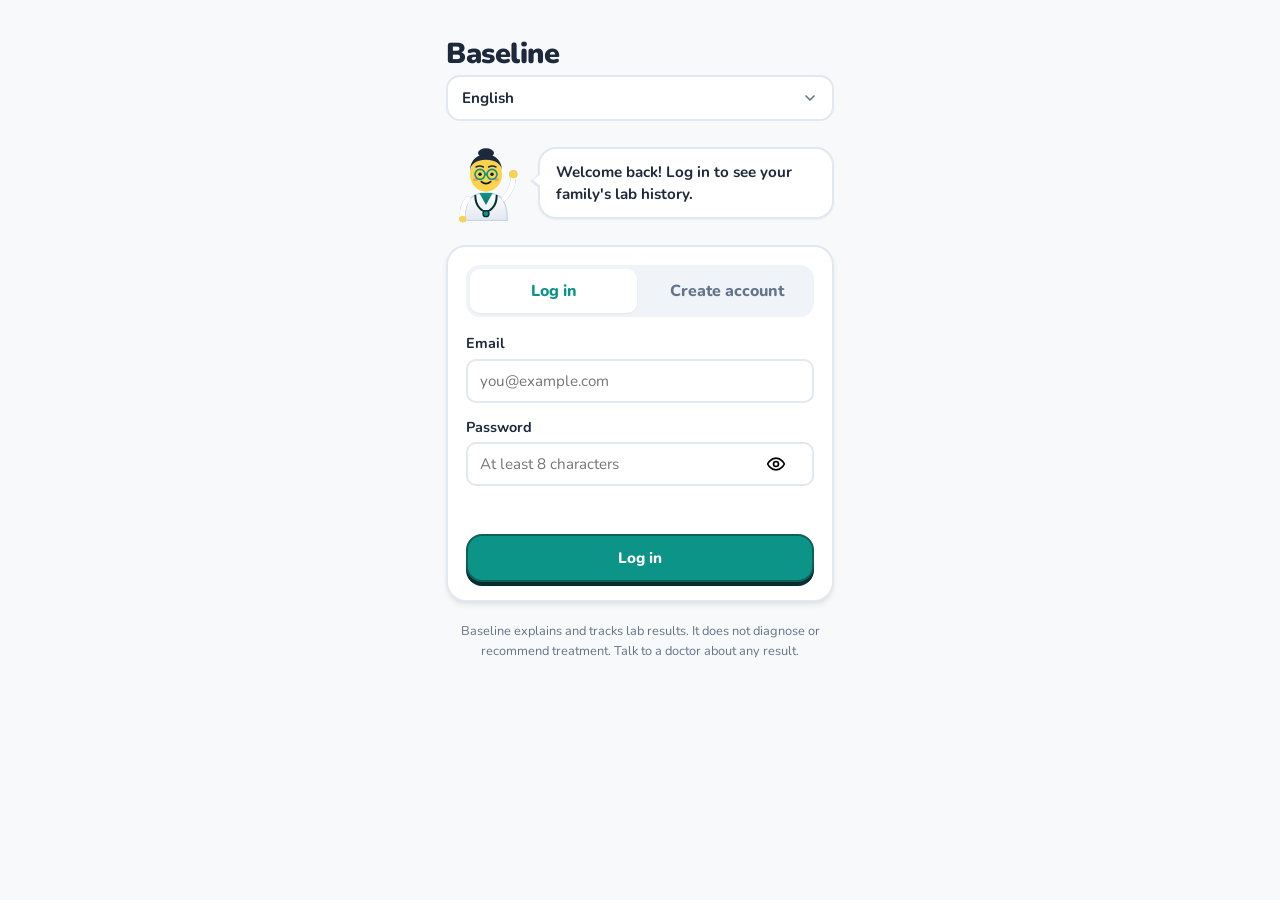
==== commit 7cf817d4: "Rebuilt app screen: menu, profile, setup, History tab, review-before-save, name check, report detail" ====
--- a/web/app.html
+++ b/web/app.html
@@ -6,7 +6,6 @@
   <title>Baseline - A Health Record That Notices</title>
   <meta name="description" content="Baseline tracks family lab results over time, highlighting trends and out-of-range values.">
 
-  <!-- Google Fonts: Nunito, IBM Plex Mono, Noto Sans Kannada, Noto Sans Devanagari -->
   <link rel="preconnect" href="https://fonts.googleapis.com">
   <link rel="preconnect" href="https://fonts.gstatic.com" crossorigin>
   <link href="https://fonts.googleapis.com/css2?family=IBM+Plex+Mono:wght@400;500;600&family=Noto+Sans+Devanagari:wght@400;600;700&family=Noto+Sans+Kannada:wght@400;600;700&family=Nunito:wght@400;600;700;800;900&display=swap" rel="stylesheet">
@@ -14,52 +13,76 @@
   <link rel="stylesheet" href="styles.css">
   <link rel="manifest" href="manifest.json">
   <meta name="theme-color" content="#0d9488">
+  <script>
+    try { document.documentElement.setAttribute("data-theme", localStorage.getItem("baseline_theme") || "light"); } catch (e) {}
+  </script>
 </head>
 <body>
-  <div class="app-container">
-    <!-- Header -->
-    <header class="app-header">
-      <div class="header-left">
-        <a href="index.html" class="brand-logo" id="brand-link" aria-label="Baseline Home" data-i18n-aria="common.home">
-          <span>Baseline</span>
-          <span class="brand-badge" data-i18n="app.demo">Demo</span>
-        </a>
-      </div>
-      <div class="header-actions">
-        <button id="doctor-view-btn" class="btn btn-secondary btn-sm" aria-label="Open Doctor View" data-i18n-aria="app.doctorViewAria" data-i18n="app.doctorView">🩺 Doctor view</button>
-        <button id="theme-toggle" class="theme-toggle-btn" aria-label="Toggle dark mode" data-i18n-aria="common.theme">🌙</button>
-      </div>
-    </header>
-
-    <div class="account-bar">
-      <span id="account-signed-in"></span>
-      <button type="button" id="logout-btn" class="link-btn" data-i18n="app.logout">Log out</button>
-    </div>
-
-    <!-- Screen B: People and Language Selector -->
-    <section class="card people-bar" aria-label="Family Member and Language Controls" data-i18n-aria="app.peopleAria">
-      <div class="people-controls">
-        <div class="select-wrapper">
-          <label for="person-select" class="visually-hidden" style="display:none;">Select Person</label>
-          <select id="person-select" class="app-select" aria-label="Select Family Member" data-i18n-aria="app.selectPerson">
-            <option value="" data-i18n="app.loadingProfiles">Loading profiles...</option>
-          </select>
-        </div>
-
-        <button id="open-add-person-btn" class="btn btn-secondary btn-sm" aria-label="Add a new family member" data-i18n-aria="app.addPersonAria" data-i18n="app.addPerson">+ Add person</button>
-
-        <div class="select-wrapper lang-select-wrapper">
-          <label for="lang-select" class="visually-hidden" style="display:none;">Select Language</label>
-          <select id="lang-select" class="app-select" aria-label="Select Language" data-i18n-aria="common.language">
-            <option value="en">English</option>
-            <option value="kn">ಕನ್ನಡ</option>
-            <option value="hi">हिन्दी</option>
-          </select>
-        </div>
-      </div>
-    </section>
-
-    <!-- Doctor Mascot & Dynamic Speech Bubble -->
+  <!-- ===== Top bar: menu, brand, profile ===== -->
+  <header class="topbar">
+    <button type="button" id="menu-btn" class="icon-btn" aria-label="Open menu" data-i18n-aria="menu.open" aria-expanded="false" aria-controls="menu-drawer">
+      <span data-icon="menu"></span>
+    </button>
+    <a href="index.html" class="brand-logo topbar-brand" aria-label="Baseline Home" data-i18n-aria="common.home">Baseline</a>
+    <div class="profile-wrap">
+      <button type="button" id="profile-btn" class="avatar-btn" aria-label="Your account" data-i18n-aria="profile.open" aria-expanded="false" aria-controls="profile-menu">
+        <span id="avatar-initials" aria-hidden="true"></span>
+      </button>
+      <div id="profile-menu" class="profile-menu" hidden>
+        <p class="profile-name" id="profile-name"></p>
+        <p class="profile-email" id="profile-email"></p>
+        <button type="button" id="profile-edit-btn" class="menu-item"><span data-icon="user"></span><span id="profile-edit-label" data-i18n="profile.edit">Edit my profile</span></button>
+        <button type="button" id="logout-btn" class="menu-item"><span data-icon="log-out"></span><span data-i18n="app.logout">Log out</span></button>
+      </div>
+    </div>
+  </header>
+
+  <!-- ===== Slide-out menu ===== -->
+  <div id="menu-backdrop" class="drawer-backdrop" hidden></div>
+  <nav id="menu-drawer" class="drawer" aria-label="Menu" data-i18n-aria="menu.title" hidden>
+    <div class="drawer-head">
+      <span class="drawer-title" data-i18n="menu.title">Menu</span>
+      <button type="button" id="menu-close-btn" class="icon-btn" aria-label="Close menu" data-i18n-aria="menu.close"><span data-icon="x"></span></button>
+    </div>
+    <label class="drawer-row" for="lang-select">
+      <span data-icon="globe"></span>
+      <span data-i18n="common.language">Language</span>
+      <select id="lang-select" class="app-select drawer-select" aria-label="Language" data-i18n-aria="common.language">
+        <option value="en">English</option>
+        <option value="kn">ಕನ್ನಡ</option>
+        <option value="hi">हिन्दी</option>
+      </select>
+    </label>
+    <label class="drawer-row" for="theme-switch">
+      <span data-icon="moon"></span>
+      <span data-i18n="menu.theme">Dark mode</span>
+      <input type="checkbox" id="theme-switch" class="switch" role="switch">
+    </label>
+    <button type="button" id="menu-doctor-btn" class="drawer-row drawer-button" hidden>
+      <span data-icon="stethoscope"></span>
+      <span data-i18n="menu.doctorView">Doctor view</span>
+    </button>
+    <a href="index.html" class="drawer-row drawer-button">
+      <span data-icon="info"></span>
+      <span data-i18n="menu.about">About Baseline</span>
+    </a>
+    <p class="drawer-foot" data-i18n="common.madeFor">Made for the AWS student hackathon</p>
+  </nav>
+
+  <main class="app-container">
+    <!-- ===== Whose results ===== -->
+    <section class="person-bar" aria-label="Whose results" data-i18n-aria="person.switch">
+      <div class="person-select-wrap">
+        <select id="person-select" class="app-select person-select" aria-label="Whose results" data-i18n-aria="person.switch">
+          <option value="" data-i18n="app.loadingProfiles">Loading profiles...</option>
+        </select>
+        <p id="person-meta" class="person-meta"></p>
+      </div>
+      <button type="button" id="edit-person-btn" class="icon-btn" aria-label="Edit this person" data-i18n-aria="person.edit" hidden><span data-icon="pencil"></span></button>
+      <button type="button" id="add-person-btn" class="icon-btn icon-btn-accent" aria-label="Add a person" data-i18n-aria="person.add"><span data-icon="user-plus"></span></button>
+    </section>
+
+    <!-- ===== Dr. Bindu ===== -->
     <section id="mascot-container" class="mascot-section" aria-label="Doctor Mascot Assistant" data-i18n-aria="app.mascotAria">
       <div class="mascot-avatar-wrapper">
         <img class="mascot-avatar" src="mascot/wave.svg" alt="Cartoon doctor mascot" data-i18n-alt="common.mascotAlt">
@@ -67,180 +90,173 @@
       <div class="mascot-bubble" role="status" aria-live="polite">Hello! Loading your health records...</div>
     </section>
 
-    <!-- Screen C: Reminder & Winding History Path -->
-    <section id="reminder-path-section" aria-label="History Path and Next Test Reminder" data-i18n-aria="app.pathAria" style="display: none;">
-      <!-- Populated dynamically by app.js -->
-    </section>
-
-    <!-- Screen D: Add a Report -->
-    <section id="upload-section" class="card upload-card" aria-label="Upload New Lab Report" data-i18n-aria="upload.aria">
-      <h2 style="font-size: 1.15rem; font-weight: 800;" data-i18n="upload.title">Add a Report</h2>
-      
-      <div class="upload-actions-grid">
-        <button type="button" id="take-photo-btn" class="btn btn-primary" data-i18n="upload.take">📷 Take photo</button>
-        <button type="button" id="choose-gallery-btn" class="btn btn-secondary" data-i18n="upload.gallery">🖼️ From gallery</button>
-      </div>
-
-      <!-- Hidden file inputs -->
-      <input type="file" id="camera-input" accept="image/*" capture="environment" style="display: none;" aria-hidden="true">
-      <input type="file" id="gallery-input" accept="image/*" style="display: none;" aria-hidden="true">
-
-      <!-- Photo Preview Box -->
-      <div id="photo-preview-container" class="photo-preview-box" style="display: none;">
-        <img id="photo-preview" src="" alt="Selected lab report preview" data-i18n-alt="upload.previewAlt">
-      </div>
-
-      <!-- Collapsible Date Option -->
-      <details class="collapsible-details">
-        <summary data-i18n="upload.dateToggle">Date not printed clearly?</summary>
-        <div class="collapsible-content">
-          <label for="custom-report-date" style="font-weight: 600; font-size: 0.85rem;" data-i18n="upload.dateLabel">Report Date (Optional)</label>
-          <input type="date" id="custom-report-date" class="date-input">
-        </div>
-      </details>
-
-      <button type="button" id="read-report-btn" class="btn btn-primary" disabled style="width: 100%;" data-i18n="upload.read">Read report</button>
-
-      <!-- Status indicator with role="status" and aria-live="polite" -->
-      <div id="upload-status" class="upload-status" role="status" aria-live="polite"></div>
-    </section>
-
-    <!-- Screen E: Trend Cards -->
-    <section id="trends-section" aria-label="Lab Test Trends" data-i18n-aria="trends.aria">
-      <div id="trends-container" class="trends-list">
-        <!-- Populated dynamically by app.js -->
-      </div>
-    </section>
-
-    <!-- Screen G: Chat Panel ("Ask about these results") -->
-    <section id="chat-section" class="card chat-card" aria-label="Ask questions about lab results" data-i18n-aria="chat.aria">
-      <h2 class="chat-header-title" data-i18n="chat.title">Ask about these results</h2>
-
-      <!-- Suggested Tap-to-Send Chips -->
-      <div class="chat-chips-container" role="group" aria-label="Quick questions" data-i18n-aria="chat.quickAria">
-        <button type="button" class="chip-btn" data-i18n="chat.q1">Is anything getting worse?</button>
-        <button type="button" class="chip-btn" data-i18n="chat.q2">What should I ask the doctor?</button>
-        <button type="button" class="chip-btn" data-i18n="chat.q3">Explain HbA1c simply.</button>
-      </div>
-
-      <!-- Chat Bubble History -->
-      <div id="chat-messages" class="chat-messages" role="log" aria-live="polite">
-        <div class="chat-bubble mascot-reply-bubble" data-i18n="chat.welcome">Ask me any question about these lab tests.</div>
-      </div>
-
-      <!-- Chat Input Form -->
-      <form id="chat-form" class="chat-input-form">
-        <div class="chat-input-row">
-          <label for="chat-input" class="visually-hidden" style="display:none;" data-i18n="chat.label">Type a question</label>
-          <input type="text" id="chat-input" class="chat-text-input" maxlength="500" placeholder="Ask about your numbers..." data-i18n-placeholder="chat.placeholder" aria-label="Type your health question" data-i18n-aria="chat.inputAria" required autocomplete="off">
-          <button type="submit" id="chat-send-btn" class="btn btn-primary btn-sm" data-i18n="chat.send">Send</button>
-        </div>
-        <div class="chat-meta-row">
-          <span data-i18n="chat.note">Answers come only from these reports. Baseline doesn't diagnose.</span>
-          <span id="chat-char-counter">0/500</span>
+    <!-- ===== Tabs ===== -->
+    <div class="tabs" role="tablist" aria-label="Sections" data-i18n-aria="tabs.aria">
+      <button type="button" role="tab" id="tab-results" class="tab active" aria-selected="true" aria-controls="panel-results"><span data-icon="activity"></span><span data-i18n="tabs.results">Results</span></button>
+      <button type="button" role="tab" id="tab-history" class="tab" aria-selected="false" aria-controls="panel-history"><span data-icon="history"></span><span data-i18n="tabs.history">History</span></button>
+      <button type="button" role="tab" id="tab-ask" class="tab" aria-selected="false" aria-controls="panel-ask"><span data-icon="message"></span><span data-i18n="tabs.ask">Ask</span></button>
+    </div>
+
+    <!-- ===== Results ===== -->
+    <section id="panel-results" class="tab-panel" role="tabpanel" aria-labelledby="tab-results">
+      <div class="card upload-card" aria-label="Upload New Lab Report" data-i18n-aria="upload.aria">
+        <h2 class="card-title" data-i18n="upload.title">Add a Report</h2>
+        <p class="card-hint" data-i18n="upload.hint">Take a clear, flat photo of the whole report.</p>
+        <div class="upload-actions-grid">
+          <button type="button" id="take-photo-btn" class="btn btn-primary"><span data-icon="camera"></span><span data-i18n="upload.take">Take photo</span></button>
+          <button type="button" id="choose-gallery-btn" class="btn btn-secondary"><span data-icon="image"></span><span data-i18n="upload.gallery">From gallery</span></button>
+        </div>
+        <input type="file" id="camera-input" accept="image/*" capture="environment" hidden>
+        <input type="file" id="gallery-input" accept="image/*" hidden>
+        <div id="photo-preview-container" class="photo-preview-box" hidden>
+          <img id="photo-preview" src="" alt="Selected lab report preview" data-i18n-alt="upload.previewAlt">
+        </div>
+        <details class="collapsible-details">
+          <summary data-i18n="upload.dateToggle">Date not printed clearly?</summary>
+          <div class="collapsible-content">
+            <label for="custom-report-date" class="field-label" data-i18n="upload.dateLabel">Report Date (Optional)</label>
+            <input type="date" id="custom-report-date" class="date-input">
+          </div>
+        </details>
+        <button type="button" id="read-report-btn" class="btn btn-primary btn-block" disabled><span data-i18n="upload.read">Read report</span></button>
+        <div id="upload-status" class="upload-status" role="status" aria-live="polite"></div>
+      </div>
+
+      <div id="latest-summary" class="card summary-card" hidden></div>
+      <div id="reminder-path-section" hidden></div>
+      <div id="trends-container" class="trends-list" aria-label="Lab Test Trends" data-i18n-aria="trends.aria"></div>
+    </section>
+
+    <!-- ===== History ===== -->
+    <section id="panel-history" class="tab-panel" role="tabpanel" aria-labelledby="tab-history" hidden>
+      <ul id="history-list" class="history-list"></ul>
+    </section>
+
+    <!-- ===== Ask ===== -->
+    <section id="panel-ask" class="tab-panel" role="tabpanel" aria-labelledby="tab-ask" hidden>
+      <div class="card chat-card" aria-label="Ask questions about lab results" data-i18n-aria="chat.aria">
+        <h2 class="card-title" data-i18n="chat.title">Ask about these results</h2>
+        <div class="chat-chips-container" role="group" aria-label="Quick questions" data-i18n-aria="chat.quickAria">
+          <button type="button" class="chip-btn" data-i18n="chat.q1">Is anything getting worse?</button>
+          <button type="button" class="chip-btn" data-i18n="chat.q2">What should I ask the doctor?</button>
+          <button type="button" class="chip-btn" data-i18n="chat.q3">Explain HbA1c simply.</button>
+        </div>
+        <div id="chat-messages" class="chat-messages" role="log" aria-live="polite">
+          <div class="chat-bubble mascot-reply-bubble" data-i18n="chat.welcome">Ask me any question about these lab tests.</div>
+        </div>
+        <form id="chat-form" class="chat-input-form">
+          <div class="chat-input-row">
+            <label for="chat-input" class="sr-only" data-i18n="chat.label">Type a question</label>
+            <input type="text" id="chat-input" class="chat-text-input" maxlength="500" placeholder="Ask about your numbers..." data-i18n-placeholder="chat.placeholder" autocomplete="off" required>
+            <button type="submit" id="chat-send-btn" class="btn btn-primary btn-sm" aria-label="Send" data-i18n-aria="chat.send"><span data-icon="send"></span></button>
+          </div>
+          <div class="chat-meta-row">
+            <span data-i18n="chat.note">Answers come only from these reports. Baseline doesn't diagnose.</span>
+            <span id="chat-char-counter">0/500</span>
+          </div>
+        </form>
+      </div>
+    </section>
+  </main>
+
+  <footer class="app-footer" role="contentinfo">
+    <p class="footer-disclaimer" data-i18n="common.boundary">Baseline explains and tracks lab results. It does not diagnose or recommend treatment. Talk to a doctor about any result.</p>
+  </footer>
+
+  <!-- ===== Person form (setup, add, edit) ===== -->
+  <div id="person-modal" class="modal-backdrop" role="dialog" aria-modal="true" aria-labelledby="person-modal-title" hidden>
+    <div class="modal-sheet modal-narrow">
+      <h2 id="person-modal-title" class="modal-title"></h2>
+      <p id="person-modal-intro" class="modal-intro" hidden></p>
+      <form id="person-form" class="form-stack" novalidate>
+        <div class="form-row">
+          <div class="field field-small">
+            <label for="pf-title" class="field-label" data-i18n="person.title">Title</label>
+            <select id="pf-title" class="app-select">
+              <option value="" data-i18n="person.none">(None)</option>
+              <option value="Mr">Mr</option><option value="Ms">Ms</option><option value="Mrs">Mrs</option>
+              <option value="Miss">Miss</option><option value="Dr">Dr</option><option value="Mx">Mx</option>
+            </select>
+          </div>
+          <div class="field">
+            <label for="pf-name" class="field-label" data-i18n="person.name">Full Name</label>
+            <input type="text" id="pf-name" class="date-input" maxlength="40" required placeholder="e.g. Sunita Rao" data-i18n-placeholder="person.namePh" autocomplete="name">
+          </div>
+        </div>
+        <div class="form-row">
+          <div class="field">
+            <label for="pf-gender" class="field-label" data-i18n="gender.label">Gender</label>
+            <select id="pf-gender" class="app-select" required>
+              <option value="" data-i18n="gender.choose">Choose</option>
+              <option value="female" data-i18n="gender.female">Female</option>
+              <option value="male" data-i18n="gender.male">Male</option>
+              <option value="other" data-i18n="gender.other">Other</option>
+            </select>
+          </div>
+          <div class="field field-small">
+            <label for="pf-age" class="field-label" data-i18n="person.age">Age (years)</label>
+            <input type="number" id="pf-age" class="date-input" min="0" max="120" step="1" inputmode="numeric" required>
+          </div>
+        </div>
+        <div class="form-row">
+          <div class="field">
+            <label for="pf-height" class="field-label" data-i18n="person.height">Height in cm (optional)</label>
+            <input type="number" id="pf-height" class="date-input" min="30" max="250" step="0.1" inputmode="decimal">
+          </div>
+          <div class="field">
+            <label for="pf-weight" class="field-label" data-i18n="person.weight">Weight in kg (optional)</label>
+            <input type="number" id="pf-weight" class="date-input" min="1" max="350" step="0.1" inputmode="decimal">
+          </div>
+        </div>
+        <label id="pf-self-row" class="check-row"><input type="checkbox" id="pf-self"><span data-i18n="person.isMe">This is me</span></label>
+        <div id="person-form-error" class="form-error" role="alert"></div>
+        <div class="modal-actions">
+          <button type="button" id="person-cancel-btn" class="btn btn-secondary btn-sm"></button>
+          <button type="submit" id="person-save-btn" class="btn btn-primary btn-sm"></button>
         </div>
       </form>
-    </section>
-  </div>
-
-  <!-- Screen B Modal: Add Person Dialog -->
-  <div id="add-person-modal" class="modal-backdrop" role="dialog" aria-modal="true" aria-labelledby="add-person-title">
-    <div class="modal-sheet" style="max-width: 400px;">
-      <h2 id="add-person-title" style="font-size: 1.2rem; font-weight: 800;" data-i18n="person.modalTitle">Add Family Member</h2>
-      <form id="add-person-form" style="display: flex; flex-direction: column; gap: 12px; margin-top: 8px;">
-        <div>
-          <label for="new-person-title" style="display: block; font-weight: 700; font-size: 0.9rem; margin-bottom: 4px;" data-i18n="person.title">Title</label>
-          <select id="new-person-title" class="app-select">
-            <option value="" data-i18n="person.none">(None)</option>
-            <option value="Mr">Mr</option>
-            <option value="Ms">Ms</option>
-            <option value="Mrs">Mrs</option>
-            <option value="Miss">Miss</option>
-            <option value="Dr">Dr</option>
-            <option value="Mx">Mx</option>
-          </select>
-        </div>
-
-        <div>
-          <label for="new-person-name" style="display: block; font-weight: 700; font-size: 0.9rem; margin-bottom: 4px;" data-i18n="person.name">Full Name</label>
-          <input type="text" id="new-person-name" class="date-input" style="width: 100%;" required maxlength="40" placeholder="e.g. Sunita Rao" data-i18n-placeholder="person.namePh">
-        </div>
-
-        <div id="self-checkbox-container" style="display: flex; align-items: center; gap: 8px; margin-top: 4px;">
-          <input type="checkbox" id="new-person-self" style="width: 20px; height: 20px; accent-color: var(--accent);">
-          <label for="new-person-self" style="font-weight: 700; font-size: 0.9rem; cursor: pointer;" data-i18n="person.isMe">This is me</label>
-        </div>
-
-        <div id="add-person-error" style="color: var(--danger); font-size: 0.85rem; font-weight: 700; min-height: 18px;" role="alert"></div>
-
-        <div style="display: flex; gap: 8px; justify-content: flex-end; margin-top: 8px;">
-          <button type="button" id="close-add-person-btn" class="btn btn-secondary btn-sm" data-i18n="person.cancel">Cancel</button>
-          <button type="submit" class="btn btn-primary btn-sm" data-i18n="person.save">Save Person</button>
-        </div>
-      </form>
-    </div>
-  </div>
-
-  <!-- Screen F Modal: Doctor View Clinical Panel -->
-  <div id="doctor-modal" class="modal-backdrop" role="dialog" aria-modal="true" aria-label="Clinical Doctor View">
-    <div id="doctor-modal-content" class="modal-sheet">
-      <!-- Populated dynamically by app.js -->
-    </div>
-  </div>
-
-  <!-- Habit Celebration Overlay (Part 6) -->
+    </div>
+  </div>
+
+  <!-- ===== Review before saving ===== -->
+  <div id="review-modal" class="modal-backdrop" role="dialog" aria-modal="true" aria-labelledby="review-title" hidden>
+    <div class="modal-sheet">
+      <div id="review-content"></div>
+    </div>
+  </div>
+
+  <!-- ===== One saved report ===== -->
+  <div id="report-modal" class="modal-backdrop" role="dialog" aria-modal="true" aria-labelledby="report-title" hidden>
+    <div class="modal-sheet">
+      <div id="report-content"></div>
+    </div>
+  </div>
+
+  <!-- ===== Doctor view (clinical English) ===== -->
+  <div id="doctor-modal" class="modal-backdrop" role="dialog" aria-modal="true" aria-label="Clinical Doctor View" hidden>
+    <div id="doctor-modal-content" class="modal-sheet"></div>
+  </div>
+
+  <!-- ===== Report added ===== -->
   <div id="celebration-modal" class="celebration-overlay" role="status" aria-live="assertive">
     <div class="celebration-card">
-      <div class="celebration-emoji">🎉</div>
+      <div class="celebration-icon" data-icon="check"></div>
       <h3 class="celebration-title" data-i18n="celebrate.title">Report Added!</h3>
       <p class="celebration-subtitle" data-i18n="celebrate.text">Baseline recorded results into history.</p>
     </div>
   </div>
 
-  <!-- Medical Disclaimer Footer (Mandatory across all screens) -->
-  <footer class="app-footer" role="contentinfo">
-    <p class="footer-disclaimer" data-i18n="common.boundary">Baseline explains and tracks lab results. It does not diagnose or recommend treatment. Talk to a doctor about any result.</p>
-    <p class="footer-meta" data-i18n="common.madeFor">Made for the AWS student hackathon</p>
-  </footer>
-
-  <!-- Core JavaScript Modules in Order -->
   <script src="i18n.js"></script>
+  <script src="icons.js"></script>
   <script src="config.js"></script>
   <script src="mock.js"></script>
   <script src="api.js"></script>
   <script src="mascot.js"></script>
   <script src="app.js"></script>
-
-  <!-- Theme Toggle Controller -->
   <script>
-    (() => {
-      const themeBtn = document.getElementById("theme-toggle");
-      const currentTheme = localStorage.getItem("baseline_theme") || "light";
-      document.documentElement.setAttribute("data-theme", currentTheme);
-      if (themeBtn) themeBtn.textContent = currentTheme === "dark" ? "☀️" : "🌙";
-
-      if (themeBtn) {
-        themeBtn.addEventListener("click", () => {
-          const active = document.documentElement.getAttribute("data-theme");
-          const next = active === "dark" ? "light" : "dark";
-          document.documentElement.setAttribute("data-theme", next);
-          try {
-            localStorage.setItem("baseline_theme", next);
-          } catch (e) {}
-          themeBtn.textContent = next === "dark" ? "☀️" : "🌙";
-        });
-      }
-
-      // Register Service Worker for offline/PWA capability
-      if ("serviceWorker" in navigator) {
-        window.addEventListener("load", () => {
-          navigator.serviceWorker.register("sw.js").catch((err) => {
-            console.log("Service worker registration skipped:", err);
-          });
-        });
-      }
-    })();
-
+    if ("serviceWorker" in navigator) {
+      window.addEventListener("load", () => navigator.serviceWorker.register("sw.js").catch(() => {}));
+    }
   </script>
 </body>
 </html>
--- a/web/styles.css
+++ b/web/styles.css
@@ -1632,3 +1632,432 @@
     animation: none !important;
   }
 }
+
+/* =====================================================================
+   Layout v2: top bar, drawer, profile, person bar, tabs, cards, review
+   ===================================================================== */
+[hidden] { display: none !important; }
+
+/* Selects: room for the chevron so text never runs under it (fix for the overlap) */
+.app-select {
+  padding-right: 42px;
+  text-overflow: ellipsis;
+  white-space: nowrap;
+  overflow: hidden;
+  background-image: url("data:image/svg+xml,%3Csvg xmlns='http://www.w3.org/2000/svg' width='16' height='16' viewBox='0 0 24 24' fill='none' stroke='%2364748b' stroke-width='2.5' stroke-linecap='round' stroke-linejoin='round'%3E%3Cpath d='m6 9 6 6 6-6'/%3E%3C/svg%3E");
+  background-position: right 14px center;
+  background-size: 16px 16px;
+}
+
+.icon {
+  width: 20px;
+  height: 20px;
+  flex-shrink: 0;
+  vertical-align: middle;
+}
+
+[data-icon] {
+  display: inline-flex;
+  align-items: center;
+}
+
+.btn {
+  display: inline-flex;
+  align-items: center;
+  justify-content: center;
+  gap: 8px;
+}
+
+.btn-block { width: 100%; }
+
+.btn-danger {
+  background: transparent;
+  color: var(--danger);
+  border: 2px solid var(--danger);
+}
+
+.btn-danger:hover { background: var(--danger); color: #fff; }
+
+.icon-btn {
+  display: inline-flex;
+  align-items: center;
+  justify-content: center;
+  width: 44px;
+  height: 44px;
+  border-radius: 12px;
+  border: 2px solid var(--border-color);
+  background: var(--bg-card);
+  color: var(--text-main);
+  cursor: pointer;
+  flex-shrink: 0;
+}
+
+.icon-btn:hover { border-color: var(--accent); color: var(--accent); }
+.icon-btn-accent { background: var(--accent); border-color: var(--accent); color: #fff; }
+.icon-btn-accent:hover { color: #fff; filter: brightness(1.08); }
+.icon-btn:focus-visible, .avatar-btn:focus-visible, .tab:focus-visible, .menu-item:focus-visible,
+.drawer-button:focus-visible, .history-item:focus-visible {
+  outline: 3px solid var(--accent);
+  outline-offset: 2px;
+}
+
+/* Top bar */
+.topbar {
+  position: sticky;
+  top: 0;
+  z-index: 40;
+  display: grid;
+  grid-template-columns: 44px 1fr 44px;
+  align-items: center;
+  gap: 12px;
+  padding: 10px 16px;
+  background: var(--bg-app);
+  border-bottom: 1px solid var(--border-color);
+}
+
+.topbar-brand {
+  justify-self: center;
+  font-size: 1.35rem;
+  font-weight: 900;
+  color: var(--text-main);
+  text-decoration: none;
+}
+
+.avatar-btn {
+  width: 44px;
+  height: 44px;
+  border-radius: 50%;
+  border: none;
+  background: var(--accent);
+  color: #fff;
+  font: 800 0.95rem var(--font-main);
+  cursor: pointer;
+}
+
+.profile-wrap { position: relative; }
+
+.profile-menu {
+  position: absolute;
+  right: 0;
+  top: calc(100% + 8px);
+  width: 240px;
+  padding: 12px;
+  background: var(--bg-card);
+  border: 2px solid var(--border-color);
+  border-radius: 16px;
+  box-shadow: var(--shadow-lg);
+  z-index: 50;
+}
+
+.profile-name { font-weight: 800; margin: 0; overflow-wrap: anywhere; }
+.profile-email { font-size: 0.85rem; color: var(--text-muted); margin: 2px 0 10px; overflow-wrap: anywhere; }
+
+.menu-item {
+  display: flex;
+  align-items: center;
+  gap: 10px;
+  width: 100%;
+  min-height: 44px;
+  padding: 8px 10px;
+  border: none;
+  border-radius: 10px;
+  background: none;
+  color: var(--text-main);
+  font: 700 0.95rem var(--font-main);
+  text-align: left;
+  cursor: pointer;
+}
+
+.menu-item:hover { background: var(--bg-card-subtle); }
+
+/* Drawer (hamburger menu) */
+.drawer-backdrop {
+  position: fixed;
+  inset: 0;
+  background: rgba(15, 23, 42, 0.45);
+  z-index: 60;
+}
+
+.drawer {
+  position: fixed;
+  top: 0;
+  bottom: 0;
+  left: 0;
+  width: min(320px, 86vw);
+  padding: 16px;
+  background: var(--bg-card);
+  box-shadow: var(--shadow-lg);
+  z-index: 70;
+  display: flex;
+  flex-direction: column;
+  gap: 6px;
+  animation: drawer-in 0.2s ease-out;
+}
+
+@keyframes drawer-in {
+  from { transform: translateX(-100%); }
+  to { transform: translateX(0); }
+}
+
+.drawer-head { display: flex; align-items: center; justify-content: space-between; margin-bottom: 8px; }
+.drawer-title { font-weight: 900; font-size: 1.2rem; }
+
+.drawer-row {
+  display: flex;
+  align-items: center;
+  gap: 12px;
+  min-height: 52px;
+  padding: 6px 8px;
+  border-radius: 12px;
+  font-weight: 700;
+  color: var(--text-main);
+  text-decoration: none;
+}
+
+.drawer-row > span:nth-child(2) { flex: 1; }
+.drawer-button { border: none; background: none; font: inherit; font-weight: 700; cursor: pointer; width: 100%; text-align: left; }
+.drawer-button:hover { background: var(--bg-card-subtle); }
+.drawer-select { width: auto; min-width: 130px; min-height: 40px; }
+.drawer-foot { margin-top: auto; font-size: 0.8rem; color: var(--text-muted); }
+
+.switch {
+  appearance: none;
+  width: 46px;
+  height: 26px;
+  border-radius: 999px;
+  background: var(--border-strong);
+  position: relative;
+  cursor: pointer;
+  transition: background 0.2s;
+}
+
+.switch::after {
+  content: "";
+  position: absolute;
+  top: 3px;
+  left: 3px;
+  width: 20px;
+  height: 20px;
+  border-radius: 50%;
+  background: #fff;
+  transition: transform 0.2s;
+}
+
+.switch:checked { background: var(--accent); }
+.switch:checked::after { transform: translateX(20px); }
+.switch:focus-visible { outline: 3px solid var(--accent); outline-offset: 2px; }
+
+/* Whose results */
+.person-bar {
+  display: flex;
+  align-items: flex-start;
+  gap: 8px;
+  margin: 14px 0 6px;
+}
+
+.person-select-wrap { flex: 1; min-width: 0; }
+.person-select { font-size: 1.05rem; font-weight: 800; }
+.person-meta { margin: 4px 0 0 4px; font-size: 0.85rem; color: var(--text-muted); font-weight: 700; min-height: 1.2em; }
+
+/* Tabs */
+.tabs {
+  display: grid;
+  grid-template-columns: repeat(3, 1fr);
+  gap: 4px;
+  padding: 4px;
+  margin: 8px 0 14px;
+  background: var(--bg-card-subtle);
+  border-radius: 16px;
+  position: sticky;
+  top: 66px;
+  z-index: 30;
+}
+
+.tab {
+  display: inline-flex;
+  align-items: center;
+  justify-content: center;
+  gap: 6px;
+  min-height: 44px;
+  border: none;
+  border-radius: 12px;
+  background: transparent;
+  color: var(--text-muted);
+  font: 800 0.92rem var(--font-main);
+  cursor: pointer;
+}
+
+.tab.active { background: var(--bg-card); color: var(--accent); box-shadow: var(--shadow-sm); }
+.tab-panel { display: flex; flex-direction: column; gap: 14px; }
+
+.card-title { font-size: 1.1rem; font-weight: 800; margin: 0; }
+.card-hint { font-size: 0.85rem; color: var(--text-muted); margin: 4px 0 10px; }
+.section-label { font-size: 0.8rem; font-weight: 800; text-transform: uppercase; letter-spacing: 0.06em; color: var(--text-muted); margin: 16px 0 6px; }
+.field-label { display: block; font-weight: 700; font-size: 0.85rem; margin-bottom: 4px; }
+
+/* Latest report summary */
+.summary-card { border-left: 5px solid var(--accent); }
+.summary-head { display: flex; gap: 12px; align-items: flex-start; }
+.summary-icon { color: var(--accent); background: var(--accent-light); border-radius: 12px; padding: 8px; display: inline-flex; }
+.summary-text { font-size: 1rem; line-height: 1.6; margin: 8px 0 12px; }
+
+/* Result cards */
+.tc-head { display: flex; align-items: center; justify-content: space-between; gap: 10px; }
+.tc-head .test-name { margin: 0; }
+.tc-value { display: flex; align-items: baseline; gap: 6px; margin: 6px 0 2px; }
+.tc-value .test-value { font-family: var(--font-mono); font-size: 2rem; font-weight: 600; }
+.tc-dir { color: var(--text-muted); align-self: center; }
+.value-danger .test-value, .value-danger .tc-dir { color: var(--danger); }
+
+.status-pill {
+  display: inline-block;
+  padding: 3px 10px;
+  border-radius: 999px;
+  font-size: 0.78rem;
+  font-weight: 800;
+  white-space: nowrap;
+  background: var(--bg-card-subtle);
+  color: var(--text-muted);
+}
+
+.pill-high, .pill-low { background: var(--danger-light, #fee2e2); color: var(--danger); }
+.pill-normal { background: var(--accent-light); color: var(--accent-active, var(--accent)); }
+
+.range-bar { margin: 12px 0 4px; }
+.rb-track { position: relative; height: 12px; border-radius: 999px; background: var(--bg-card-subtle); }
+.rb-zone { position: absolute; top: 0; bottom: 0; background: var(--accent-light); border: 2px solid var(--accent); border-radius: 999px; }
+.rb-marker {
+  position: absolute;
+  top: 50%;
+  width: 20px;
+  height: 20px;
+  border-radius: 50%;
+  transform: translate(-50%, -50%);
+  background: var(--accent);
+  border: 3px solid var(--bg-card);
+  box-shadow: 0 0 0 2px var(--accent);
+}
+
+.rb-high, .rb-low { background: var(--danger); box-shadow: 0 0 0 2px var(--danger); }
+.rb-labels { position: relative; height: 18px; margin-top: 4px; font-family: var(--font-mono); font-size: 0.75rem; color: var(--text-muted); }
+.rb-limit { position: absolute; transform: translateX(-50%); }
+.tc-diff { font-weight: 800; margin: 4px 0 6px; }
+.tc-diff-high, .tc-diff-low { color: var(--danger); }
+.tc-diff-normal { color: var(--accent-active, var(--accent)); }
+.tc-history { margin: 6px 0; }
+.tc-history-label { font-size: 0.75rem; font-weight: 800; color: var(--text-muted); text-transform: uppercase; letter-spacing: 0.05em; }
+
+/* History */
+.history-list { list-style: none; margin: 0; padding: 0; display: flex; flex-direction: column; gap: 10px; }
+.history-item {
+  width: 100%;
+  display: flex;
+  align-items: center;
+  gap: 12px;
+  text-align: left;
+  cursor: pointer;
+  font: inherit;
+  color: var(--text-main);
+}
+
+.history-icon { color: var(--accent); background: var(--accent-light); border-radius: 12px; padding: 10px; display: inline-flex; }
+.history-text { flex: 1; display: flex; flex-direction: column; min-width: 0; }
+.history-date { font-weight: 800; font-size: 1.05rem; }
+.history-meta { font-size: 0.85rem; color: var(--text-muted); overflow-wrap: anywhere; }
+.history-chevron { color: var(--text-muted); }
+.history-empty { display: flex; flex-direction: column; align-items: center; gap: 8px; color: var(--text-muted); text-align: center; }
+
+/* Modals */
+.modal-narrow { max-width: 440px; }
+.modal-head { display: flex; align-items: center; justify-content: space-between; gap: 12px; }
+.modal-title { font-size: 1.2rem; font-weight: 800; margin: 0; }
+.modal-intro { color: var(--text-muted); margin: 6px 0 12px; }
+.modal-actions { display: flex; justify-content: flex-end; flex-wrap: wrap; gap: 8px; margin-top: 16px; }
+.form-stack { display: flex; flex-direction: column; gap: 12px; margin-top: 8px; }
+.form-row { display: flex; gap: 10px; flex-wrap: wrap; }
+.field { flex: 1 1 140px; min-width: 0; }
+.field-small { flex: 0 1 110px; }
+.field .date-input, .field .app-select { width: 100%; }
+.check-row { display: flex; align-items: center; gap: 10px; font-weight: 700; cursor: pointer; min-height: 44px; }
+.check-row input { width: 22px; height: 22px; accent-color: var(--accent); }
+.form-error { color: var(--danger); font-weight: 700; font-size: 0.9rem; min-height: 1.2em; }
+.loading-line { color: var(--text-muted); }
+
+/* Review: name check, values editor */
+.name-banner { display: flex; gap: 10px; align-items: flex-start; padding: 12px; border-radius: 14px; margin: 12px 0; font-weight: 700; }
+.name-banner p { margin: 0; }
+.banner-ok { background: var(--accent-light); color: var(--accent-active, var(--accent)); }
+.banner-warn { background: #fef3c7; color: #92400e; }
+.banner-danger { background: #fee2e2; color: #991b1b; }
+[data-theme="dark"] .banner-warn { background: #451a03; color: #fcd34d; }
+[data-theme="dark"] .banner-danger { background: #450a0a; color: #fca5a5; }
+.review-thumb { display: block; max-width: 100%; max-height: 180px; margin: 8px auto; border-radius: 12px; border: 2px solid var(--border-color); }
+.review-analysis { margin-top: 10px; }
+
+.rows-editor { display: flex; flex-direction: column; gap: 8px; margin: 10px 0; }
+.edit-rows { display: flex; flex-direction: column; gap: 8px; }
+.edit-row {
+  display: grid;
+  grid-template-columns: 2fr 1fr 1fr 1fr 1fr 44px;
+  gap: 6px;
+  align-items: center;
+}
+
+.edit-row .date-input { width: 100%; min-width: 0; padding: 8px; font-size: 0.9rem; }
+.edit-row-head { font-size: 0.72rem; font-weight: 800; color: var(--text-muted); text-transform: uppercase; }
+.rows-editor .er-add { align-self: flex-start; }
+
+@media (max-width: 560px) {
+  .edit-row-head { display: none; }
+  .edit-row {
+    grid-template-columns: 1fr 1fr 44px;
+    padding: 10px;
+    border: 2px solid var(--border-color);
+    border-radius: 14px;
+  }
+  .edit-row .er-name { grid-column: 1 / 3; }
+  .edit-row .er-remove { grid-column: 3; grid-row: 1; }
+}
+
+/* A saved report */
+.values-table { width: 100%; border-collapse: collapse; }
+.values-table th { text-align: left; font-size: 0.72rem; text-transform: uppercase; color: var(--text-muted); padding: 6px 4px; }
+.values-table td { padding: 10px 4px; border-top: 1px solid var(--border-color); vertical-align: top; font-weight: 700; }
+.vt-range { display: block; font-size: 0.78rem; font-weight: 600; color: var(--text-muted); }
+.vt-value { font-family: var(--font-mono); white-space: nowrap; }
+.report-photo-box summary { cursor: pointer; font-weight: 800; margin: 14px 0 8px; }
+.report-photo { width: 100%; border-radius: 12px; border: 2px solid var(--border-color); }
+.report-no-photo { display: flex; gap: 8px; align-items: center; color: var(--text-muted); }
+
+.empty-icon .icon { width: 40px; height: 40px; color: var(--text-muted); }
+.celebration-icon { color: var(--accent); display: flex; justify-content: center; }
+.celebration-icon .icon { width: 56px; height: 56px; }
+.node-circle .icon { width: 18px; height: 18px; }
+
+/* Values editor v2: each result is a small card with labelled boxes, in pairs on phones */
+.edit-row,
+.edit-row-head {
+  display: grid;
+  grid-template-columns: 2fr 1fr 1fr 1fr 1fr 44px;
+  gap: 8px;
+  align-items: end;
+  padding: 10px;
+  border: 2px solid var(--border-color);
+  border-radius: 14px;
+}
+
+.er-field { display: flex; flex-direction: column; gap: 3px; min-width: 0; }
+.er-label { font-size: 0.72rem; font-weight: 800; color: var(--text-muted); text-transform: uppercase; letter-spacing: 0.03em; }
+.edit-row .er-remove { align-self: end; }
+
+@media (max-width: 560px) {
+  .edit-row {
+    grid-template-columns: 1fr 1fr 44px;
+  }
+  .edit-row .er-name-field { grid-column: 1 / 3; grid-row: 1; }
+  .edit-row .er-remove { grid-column: 3; grid-row: 1; }
+  .edit-row .er-value-field { grid-column: 1; grid-row: 2; }
+  .edit-row .er-unit-field { grid-column: 2; grid-row: 2; }
+  .edit-row .er-low-field { grid-column: 1; grid-row: 3; }
+  .edit-row .er-high-field { grid-column: 2; grid-row: 3; }
+}
